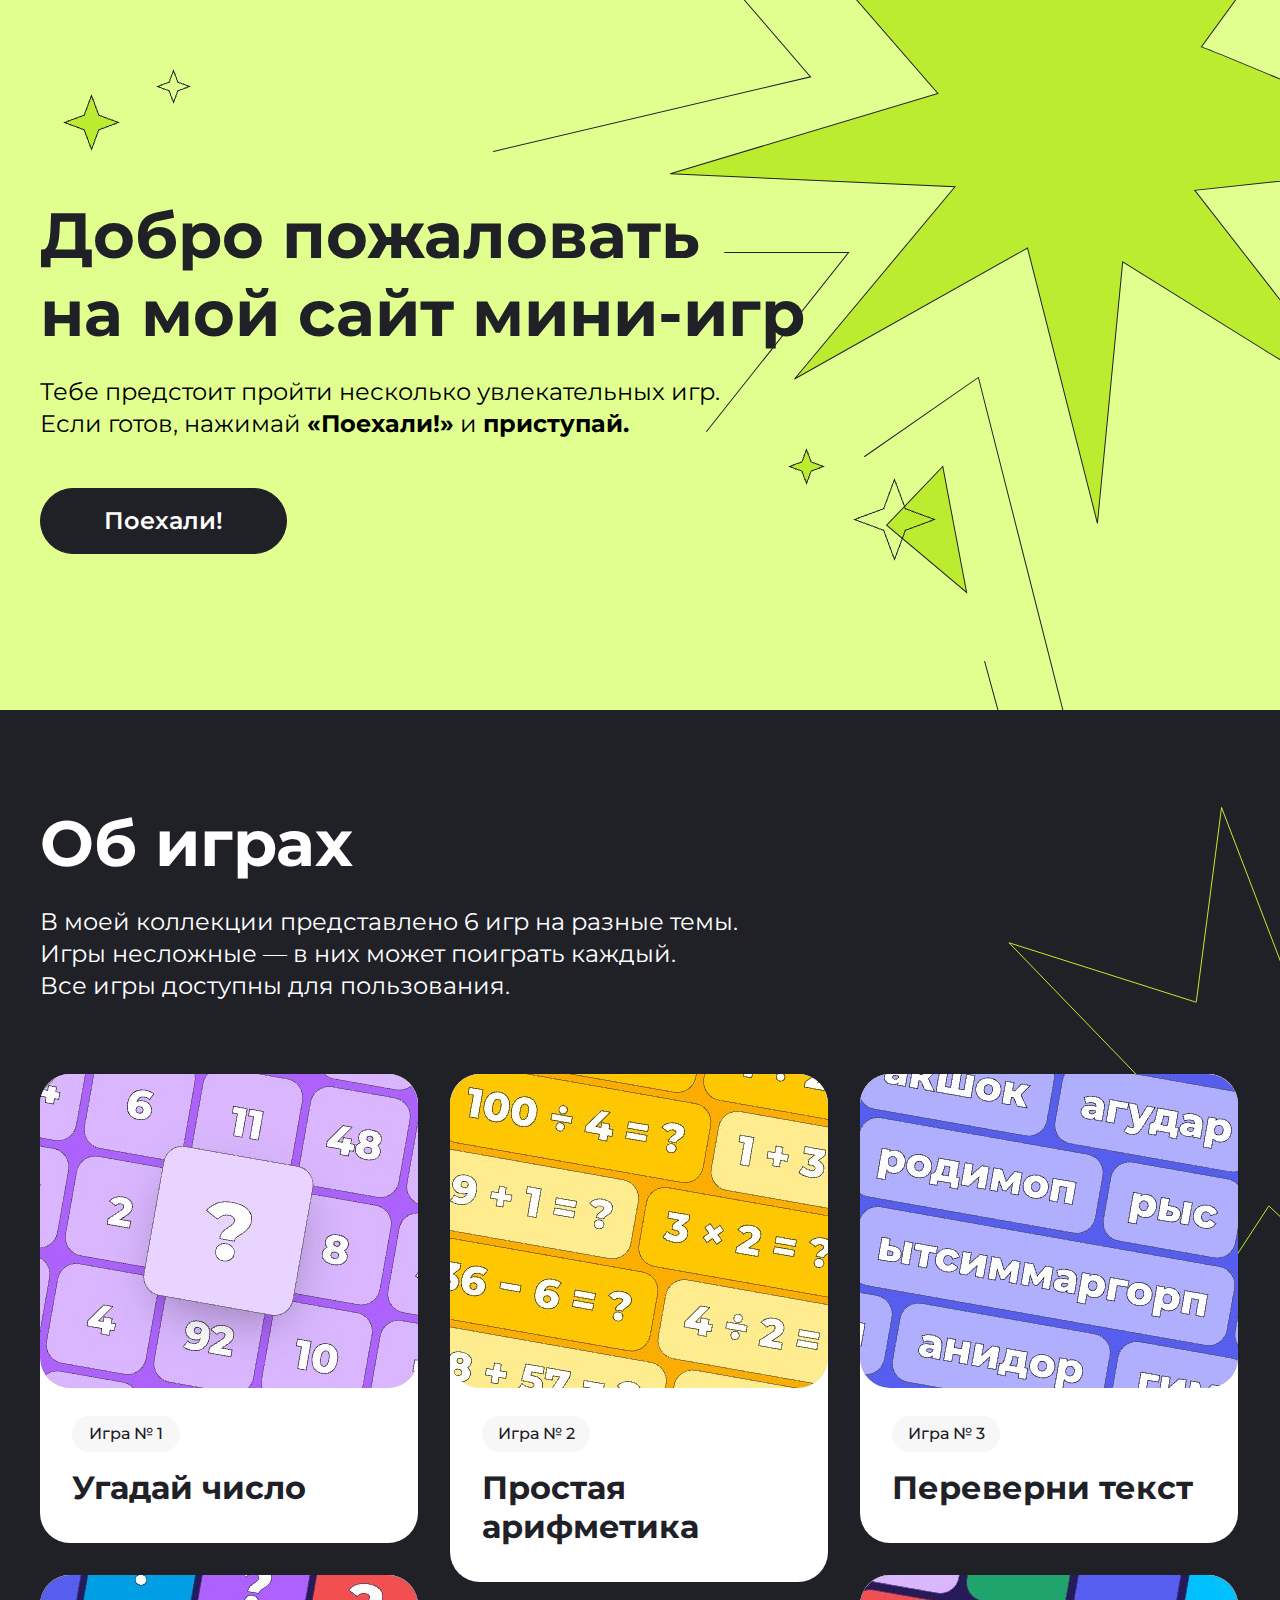
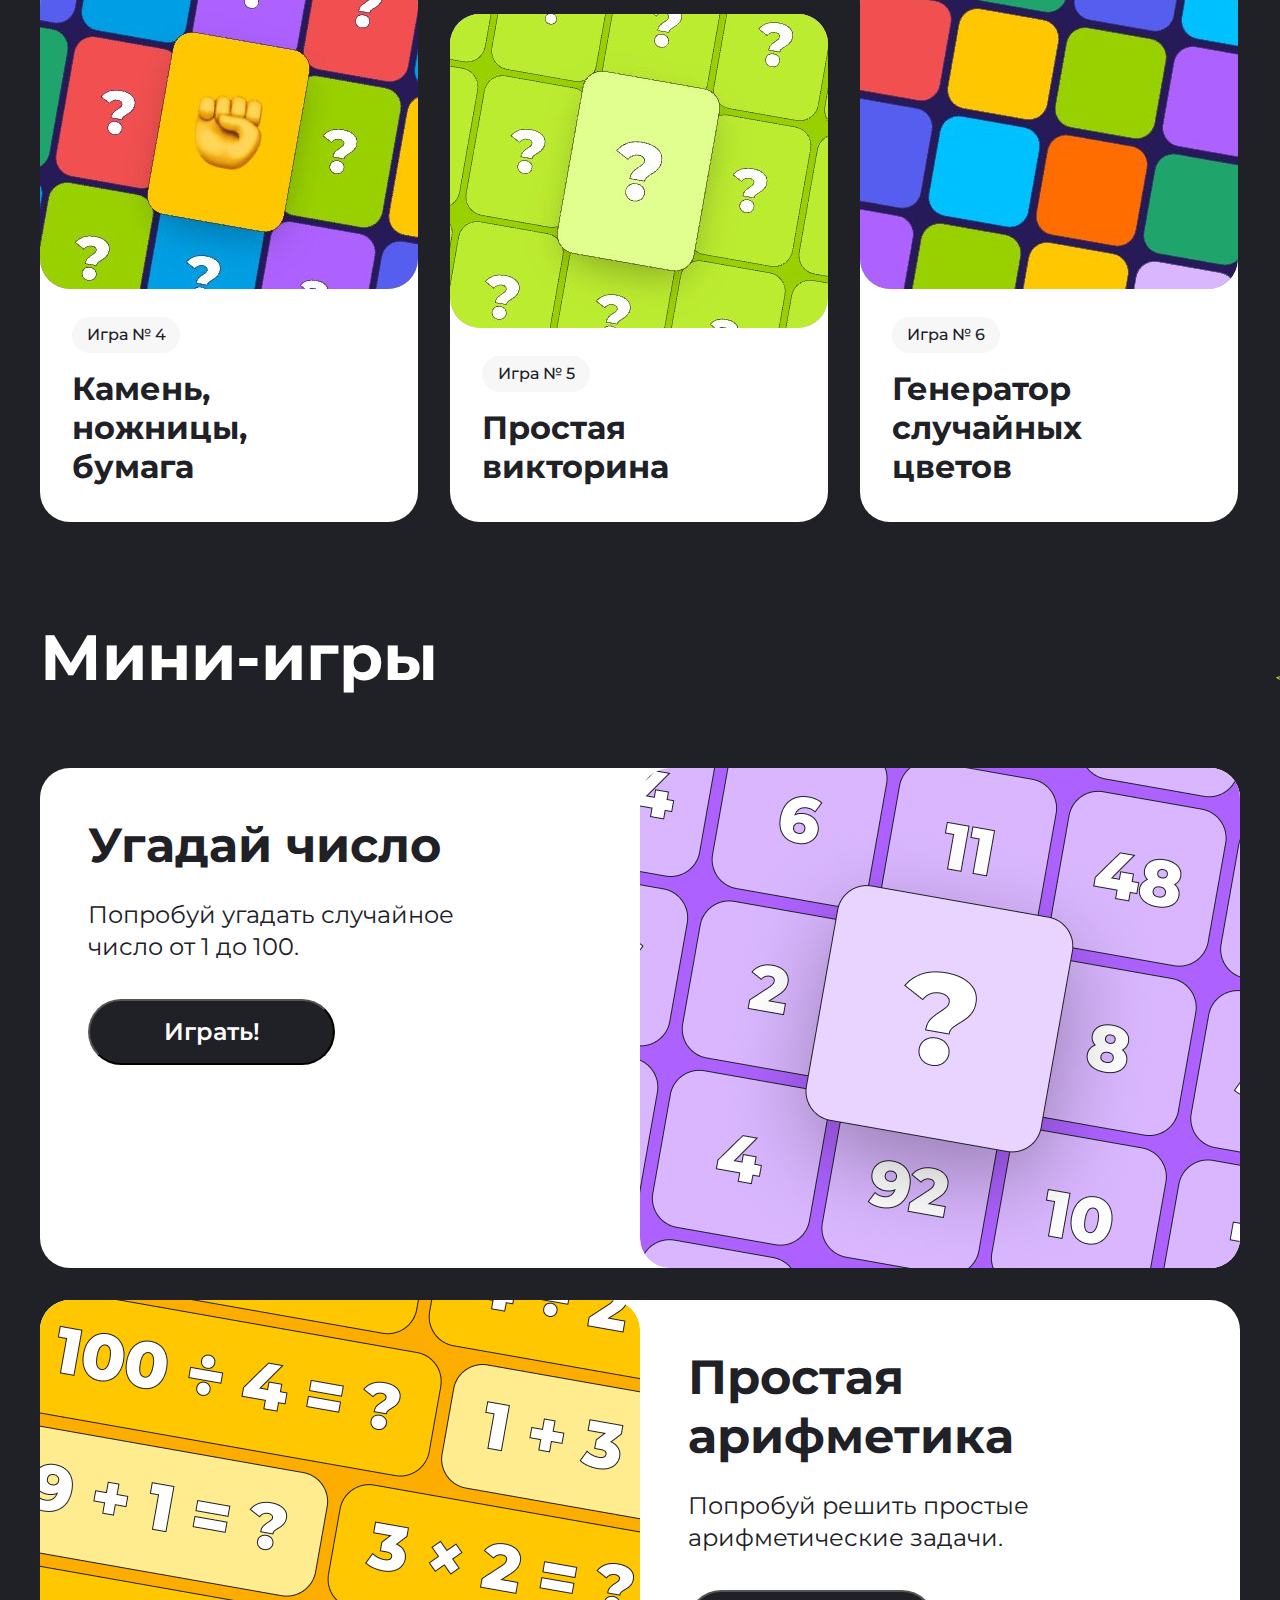
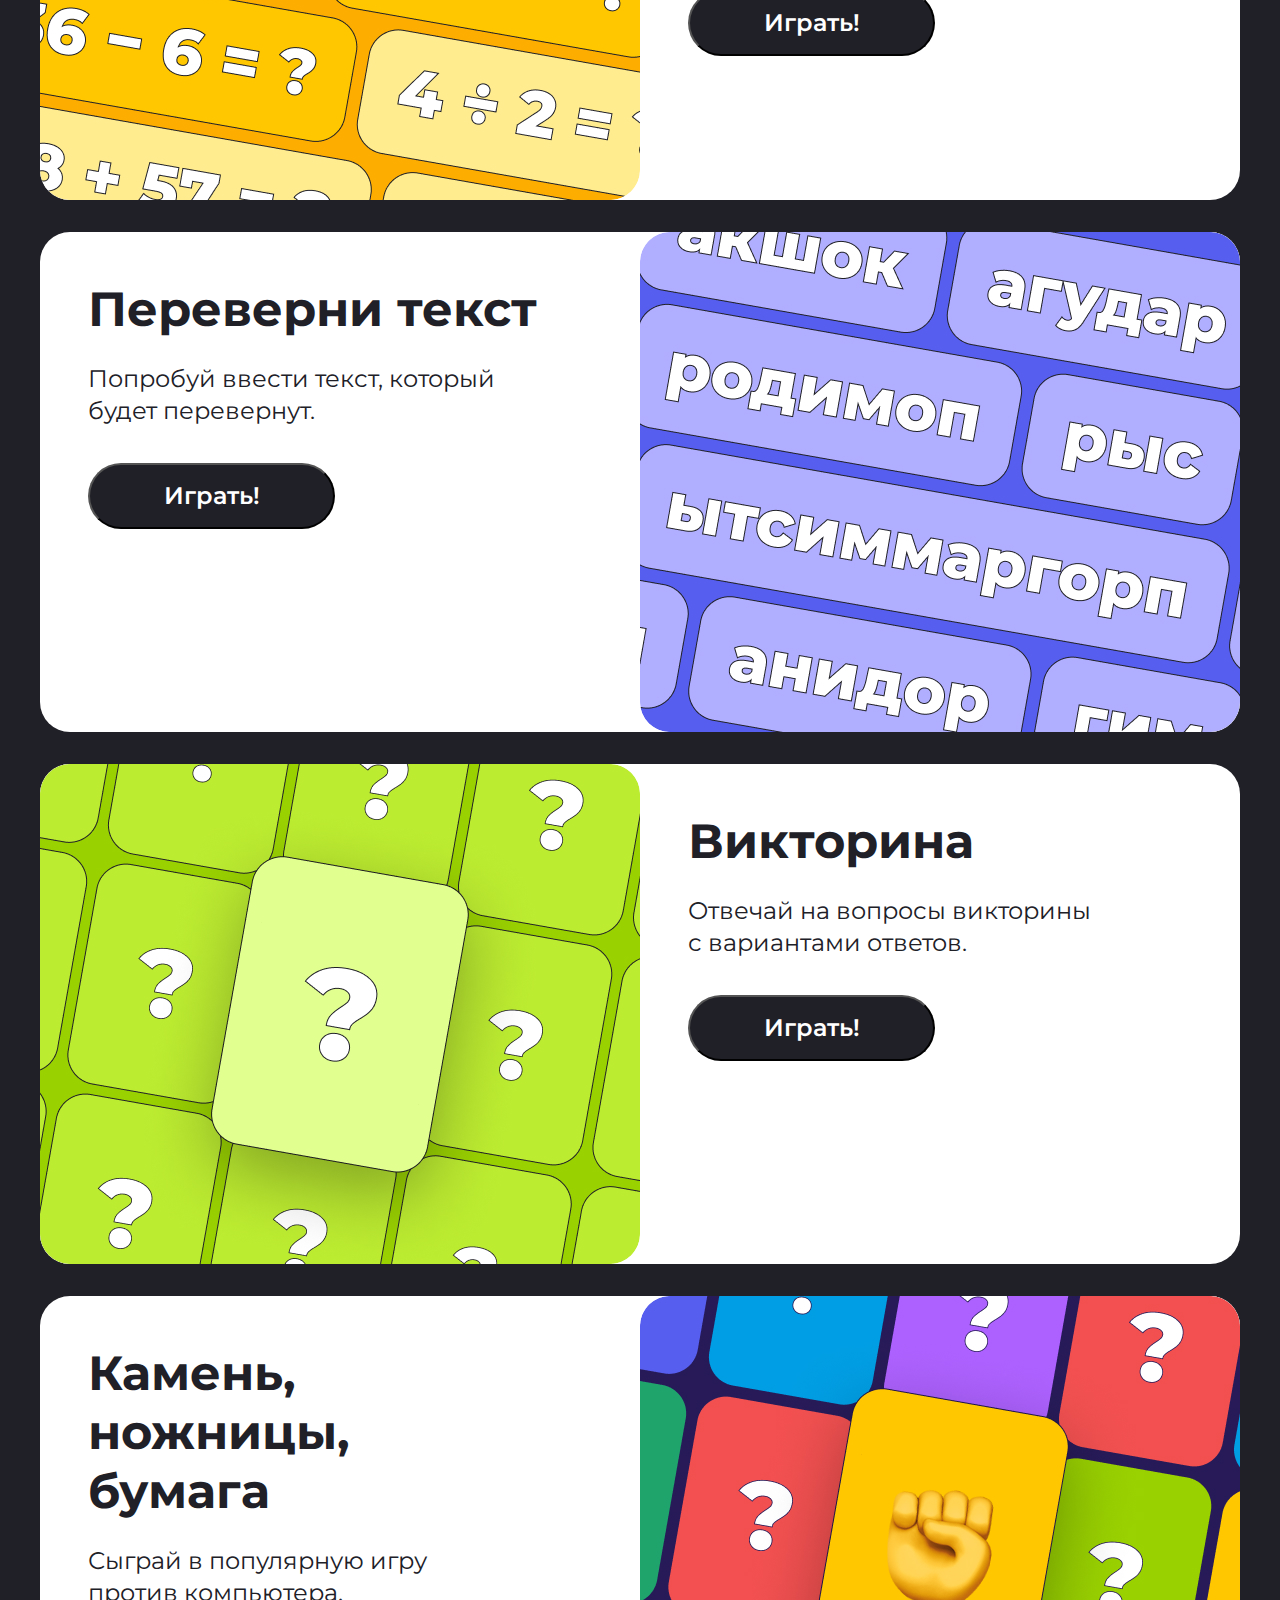
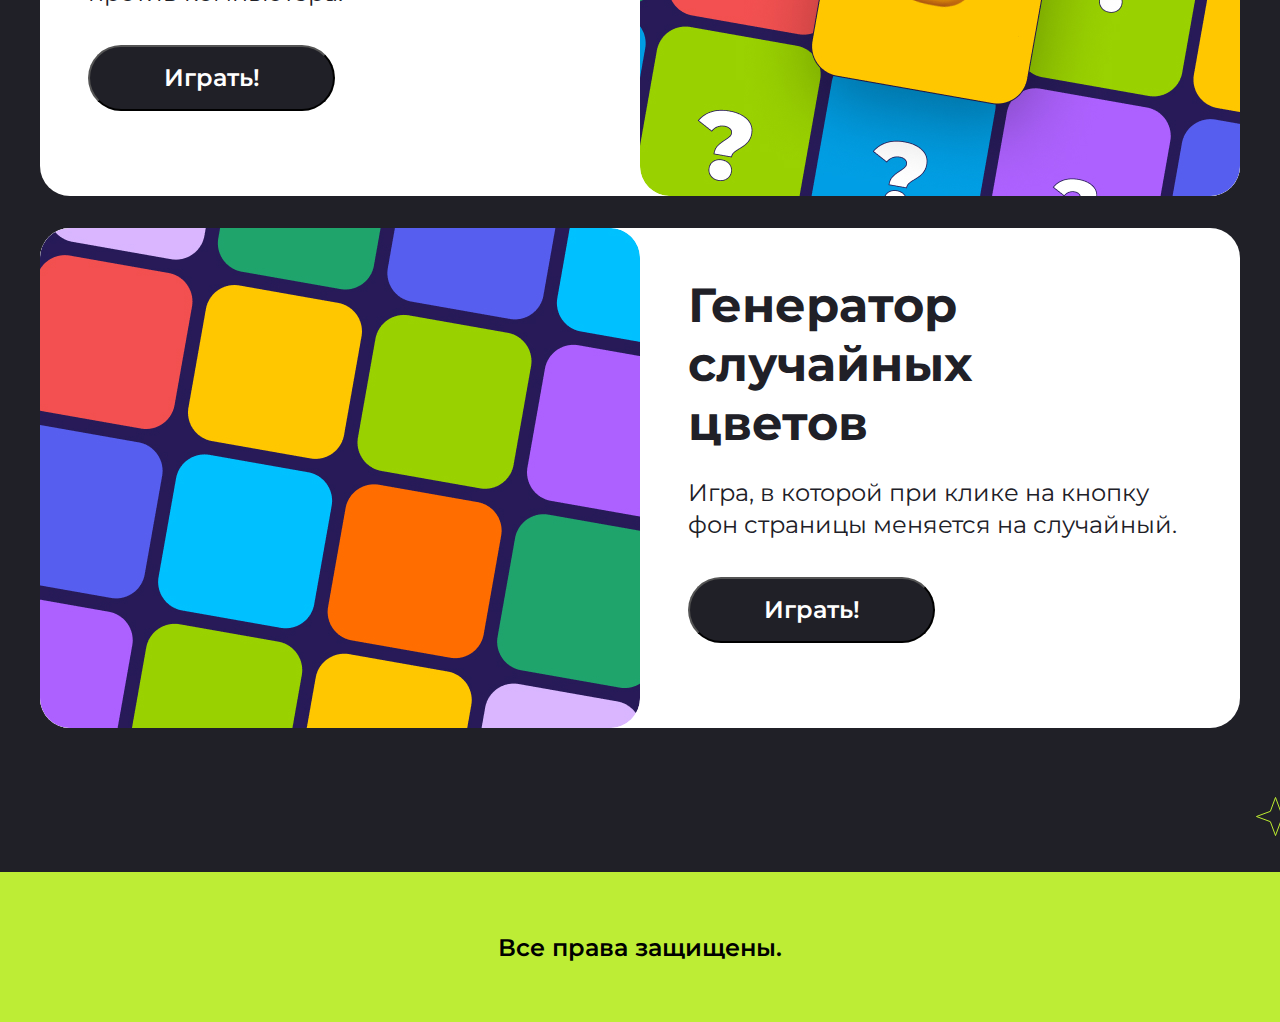
==== index.html @ d8ee2166 "Merge pull request #5 from AnnyKosova/hm5" ====
<!DOCTYPE html>
<html lang="en">

<head>
    <meta charset="UTF-8">
    <meta name="viewport" content="width=device-width, initial-scale=1.0">
    <title>Homework1</title>
    <link rel="preconnect" href="https://fonts.googleapis.com">
    <link rel="preconnect" href="https://fonts.gstatic.com" crossorigin>
    <link href="https://fonts.googleapis.com/css2?family=Montserrat:ital,wght@0,100..900;1,100..900&display=swap"
        rel="stylesheet">
    <link rel="stylesheet" href="style.css">
</head>

<body>
    <section class="header center">
        <h1 class="header__title">Добро пожаловать <br> на мой сайт мини-игр</h1>
        <p class="header__text">Тебе предстоит пройти несколько увлекательных игр. Если готов, нажимай
            <strong>«Поехали!»</strong> и <strong>приступай.</strong>
        </p>
        <form action="#target">
            <button class="header__btn">Поехали!</button>
        </form>
        <form action="#targetMob">
            <button class="header__Mob-btn">Поехали!</button>
        </form>
    </section>
    <!--<section class="strip">
            <p class="strip__text">Викторина</p>
            <img src="img/Starstrip.svg" alt="star-strip">
            <p class="strip__text">угадай число</p>
            <img src="img/Starstrip.svg" alt="star-strip">
            <p class="strip__text">Переверни текст</p>
            <img src="img/Starstrip.svg" alt="star-strip">
            <p class="strip__text">Простая арифметика</p>
            <img src="img/Starstrip.svg" alt="star-strip">
            <p class="strip__text">Камень, ножницы, бумага</p>
            <img src="img/Starstrip.svg" alt="star-strip">
            <p class="strip__text">Генератор случайных цветов</p>
            <img src="img/Starstrip.svg" alt="star-strip">
    </section> -->
    <section id="target" class="games center">
        <h2 class="subject games__title">Об играх</h2>
        <p class="games__desc">В моей коллекции представлено 6 игр на разные темы. <br> Игры несложные — в них может
            поиграть каждый. <br> Все игры доступны для пользования.</p>
        <div class="games-main">
            <div class="games-main__product">
                <a href="#t1" class="games-main__item games-main__item_1">
                    <img class="games-main__img" src="./img/cover_1.jpeg" alt="guess the number">
                    <div class="games-main__itemname">
                        <p class="games-main__itemtext">Игра № 1</p>
                        <h3 class="games-main__itemlabel">Угадай число</h3>
                    </div>
                </a>

                <a href="#t4" class="games-main__item games-main__item_1">
                    <img class="games-main__img" src="./img/cover_4.jpeg" alt="stone scissors paper">
                    <div class="games-main__itemname">
                        <p class="games-main__itemtext">Игра № 4</p>
                        <h3 class="games-main__itemlabel">Камень, ножницы,<br> бумага</h3>
                    </div>
                </a>
            </div>
            <div class="games-main__product">
                <a href="#t2" class="games-main__item games-main__item_1">
                    <img class="games-main__img" src="./img/cover_2.jpeg" alt="simple arithmetic">
                    <div class="games-main__itemname">
                        <p class="games-main__itemtext">Игра № 2</p>
                        <h3 class="games-main__itemlabel">Простая арифметика</h3>
                    </div>
                </a>

                <a href="#t5" class="games-main__item games-main__item_1">
                    <img class="games-main__img" src="./img/cover_5.jpeg" alt="simple quiz">
                    <div class="games-main__itemname">
                        <p class="games-main__itemtext">Игра № 5</p>
                        <h3 class="games-main__itemlabel">Простая викторина</h3>
                    </div>
                </a>
            </div>
            <div class="games-main__product">
                <a href="#t3" class="games-main__item games-main__item_1">
                    <img class="games-main__img" src="./img/cover_3.jpeg" alt="turn the text over">
                    <div class="games-main__itemname">
                        <p class="games-main__itemtext">Игра № 3</p>
                        <h3 class="games-main__itemlabel">Переверни текст</h3>
                    </div>
                </a>

                <a href="#t6" class="games-main__item games-main__item_1">
                    <img class="games-main__img" src="./img/cover_6.jpeg" alt="random color generator">
                    <div class="games-main__itemname">
                        <p class="games-main__itemtext">Игра № 6</p>
                        <h3 class="games-main__itemlabel">Генератор случайных цветов</h3>
                    </div>
                </a>
            </div>



        </div>


    </section>
    <section id="targetMob" class="minigames center">
        <h2 class="subject minigames__title">Мини-игры</h2>
        <div class="minigames-main">
            <div class="minigames-main__product">
                <img class="minigames__img" src="./img/mini_1.jpg" alt="guess the number">
                <div class="minigames__itemname">
                    <h3 id="t1" class="minigames__caption">Угадай число</h3>
                    <p class="minigames__text">Попробуй угадать случайное число от 1 до 100.</p>
                    <button class="minigames__btn" onclick="guessTheNumber();">Играть!</button>
                </div>

            </div>
            <div class="minigames-main__product minigames-main__product_item">
                <img class="minigames__img" src="./img/mini_2.jpg" alt="simple arithmetic">
                <div class="minigames__itemname">
                    <h3 id="t2" class="minigames__caption">Простая арифметика</h3>
                    <p class="minigames__text">Попробуй решить простые арифметические задачи.</p>
                    <button class="minigames__btn">Играть!</button>
                </div>

            </div>
            <div class="minigames-main__product">
                <img class="minigames__img" src="./img/mini-3.jpg" alt="turn the text over">
                <div class="minigames__itemname">
                    <h3 id="t3" class="minigames__caption">Переверни текст</h3>
                    <p class="minigames__text">Попробуй ввести текст, который будет перевернут.</p>
                    <button class="minigames__btn">Играть!</button>
                </div>

            </div>
            <div class="minigames-main__product minigames-main__product_item">
                <img class="minigames__img" src="./img/mini_4.jpg" alt="quiz">
                <div class="minigames__itemname minigames__itemname_quiz">
                    <h3 id="t5" class="minigames__caption">Викторина</h3>
                    <p class="minigames__text">Отвечай на вопросы викторины с вариантами ответов.</p>
                    <button class="minigames__btn">Играть!</button>
                </div>

            </div>
            <div class="minigames-main__product">
                <img class="minigames__img" src="./img/mini_5.jpg" alt="stone scissors paper">
                <div class="minigames__itemname">
                    <h3 id="t4" class="minigames__caption">Камень,<br> ножницы,<br> бумага</h3>
                    <p class="minigames__text">Сыграй в популярную игру против компьютера.</p>
                    <button class="minigames__btn">Играть!</button>
                </div>

            </div>
            <div class="minigames-main__product minigames-main__product_item">
                <img class="minigames__img" src="./img/mini_6.jpg" alt="random color generator">
                <div class="minigames__itemname">
                    <h3 id="t6" class="minigames__caption">Генератор случайных<br> цветов</h3>
                    <p class="minigames__text minigames__text_6">Игра, в которой при клике на кнопку фон страницы меняется на случайный.</p>
                    <button class="minigames__btn">Играть!</button>
                </div>

            </div>
        </div>

    </section>
    <section class="footer center">
        <h4 class="footer__text">Все права защищены.</h4>
        
    </section>


    <script src="hw-5.js"></script>
</body>

</html>
---- style.css ----
* {
  margin: 0;
  padding: 0;
}

html {
  scroll-behavior: smooth;
}

a {
  text-decoration: none;
}

body {
  font-family: "Montserrat", serif;
}

.center {
  padding-left: calc(50% - 600px);
  padding-right: calc(50% - 600px);
}

.header {
  height: 710px;
  background-color: rgb(225, 255, 143);
  background-image: url(img/star1.png), url(img/star2.png), url(img/star3big.svg);
  background-position: 63px 69px, calc(100% - 344px) calc(100% - 149px), 240% -335px;
  background-repeat: no-repeat;
}
.header__title {
  color: rgb(32, 32, 39);
  font-size: 64px;
  font-weight: 700;
  line-height: 78px;
  letter-spacing: 0px;
  text-align: left;
  padding-top: 196px;
  padding-bottom: 24px;
}
.header__text {
  font-size: 24px;
  font-weight: 400;
  line-height: 32px;
  letter-spacing: 0px;
  text-align: left;
  max-width: 719px;
  padding-bottom: 48px;
}
.header__btn {
  box-sizing: border-box;
  border: 1px solid rgb(32, 32, 39);
  border-radius: 60px;
  background: rgb(32, 32, 39);
  color: rgb(255, 255, 255);
  font-size: 24px;
  font-weight: 600;
  line-height: 141.69%;
  letter-spacing: 0%;
  text-align: center;
  width: 247px;
  height: 66px;
  font-family: inherit;
  cursor: pointer;
  margin-bottom: 156px;
}
.header__btn:hover {
  background-color: rgb(255, 255, 255);
  color: rgb(0, 0, 0);
  transition: 0.5s ease;
}
.header__Mob-btn {
  display: none;
}

.strip {
  height: 90px;
  background: rgb(188, 236, 48);
  padding: 27px 49px;
  display: inline-flex;
  flex-direction: row;
  align-items: center;
  gap: 51px;
  overflow: hidden;
}
.strip__text {
  color: rgb(32, 32, 39);
  font-size: 30px;
  font-weight: 700;
  line-height: 110%;
  letter-spacing: 4%;
  text-align: left;
  text-transform: uppercase;
  white-space: nowrap;
}

.games {
  background: rgb(32, 32, 39);
  position: relative;
}

.games {
  background-image: url(img/Stargames.svg);
  background-position: 980px 95px;
  background-repeat: no-repeat;
}

.subject {
  color: rgb(255, 255, 255);
  font-size: 64px;
  font-weight: 700;
  line-height: 78px;
  letter-spacing: 0px;
  text-align: left;
}

.games__title {
  padding-top: 94px;
  padding-bottom: 24px;
}

.games__desc {
  color: rgb(255, 255, 255);
  font-size: 24px;
  font-weight: 400;
  line-height: 32px;
  letter-spacing: 0px;
  text-align: left;
  max-width: 787px;
  padding-bottom: 72px;
}

.games-main {
  display: grid;
  grid-template-columns: repeat(12, 1fr);
  -moz-column-gap: 32px;
  column-gap: 32px;
  row-gap: 32px;
}
.games-main__product {
  display: flex;
  flex-direction: column;
  gap: 32px;
  z-index: 2;
}
.games-main__item {
  width: 378px;
  border-radius: 30px;
  background-color: #ffffff;
  display: grid;
  grid-column: span 4;
  display: flex;
  flex-direction: column;
  align-self: flex-start;
}
.games-main__item:hover {
  transform: scale(1.07);
  transition: 1s;
  cursor: pointer;
}
.games-main__img {
  border-radius: 30px;
}
.games-main__itemname {
  padding-left: 32px;
  padding-right: 32px;
  padding-top: 28px;
  padding-bottom: 36px;
}
.games-main__itemtext {
  color: #202027;
  font-family: Montserrat;
  font-size: 16px;
  font-weight: 500;
  line-height: 110%;
  text-align: center;
  border-radius: 53px;
  background: rgb(247, 247, 247);
  width: 108px;
  min-height: 36px;
  display: flex;
  align-items: center;
  justify-content: center;
}
.games-main__itemlabel {
  padding-top: 16px;
  color: #202027;
  font-family: Montserrat;
  font-size: 32px;
  font-weight: 700;
  line-height: 39px;
  letter-spacing: 0px;
  text-align: left;
}

.minigames {
  background: rgb(32, 32, 39);
  position: relative;
  padding-bottom: 144px;
  background-image: url(img/mini_Star_Up_Big.svg), url(img/Mini_Star_Up.svg), url(img/mini_star_big_down.svg), url(img/mini_star_down.svg);
  background-position: 1320px 160px, 1275px 140px, 1325px 3414px, 1255px 3474px;
  background-repeat: no-repeat;
}
.minigames__title {
  padding-top: 96px;
  padding-bottom: 72px;
}

.minigames-main {
  display: flex;
  flex-direction: column;
  gap: 32px;
}
.minigames-main__product {
  background-color: #ffffff;
  border-radius: 30px;
  max-width: 1200px;
  z-index: 2;
  display: flex;
  flex-direction: row-reverse;
  justify-content: space-between;
}
.minigames-main__product_item {
  background-color: #ffffff;
  border-radius: 30px;
  max-width: 1200px;
  z-index: 2;
  display: flex;
  flex-direction: row;
  justify-content: space-between;
}

.minigames__img {
  border-radius: 30px;
}

.minigames__itemname {
  padding-top: 48px;
  padding-bottom: 48px;
  padding-left: 48px;
  padding-right: 48px;
}

.minigames__itemname_quiz {
  padding-right: 133px;
}

.minigames__caption {
  color: rgb(32, 32, 39);
  font-size: 48px;
  font-weight: 700;
  line-height: 59px;
  letter-spacing: 0px;
  text-align: left;
  padding-bottom: 24px;
}

.minigames__text {
  color: rgb(32, 32, 39);
  font-size: 24px;
  font-weight: 400;
  line-height: 32px;
  letter-spacing: 0px;
  text-align: left;
  padding-bottom: 36px;
  max-width: 420px;
}

.minigames__text_6 {
  max-width: 496px;
}

.minigames__btn {
  border-radius: 60px;
  background: rgb(32, 32, 39);
  width: 247px;
  height: 66px;
  color: rgb(255, 255, 255);
  font-size: 24px;
  font-weight: 600;
  line-height: 141.69%;
  letter-spacing: 0%;
  text-align: center;
  font-family: inherit;
  cursor: pointer;
}

.minigames__btn:hover {
  background-color: rgb(255, 255, 255);
  color: rgb(0, 0, 0);
  transition: 0.5s ease;
}

.footer {
  height: 150px;
  background-color: rgb(189, 237, 53);
}
.footer__text {
  color: rgb(0, 0, 0);
  font-size: 24px;
  font-weight: 600;
  line-height: 29px;
  letter-spacing: 0px;
  text-align: center;
  padding-top: 61px;
}

@media (max-width: 767px) {
  .center {
    padding-left: 16px;
    padding-right: 16px;
  }
  .header {
    background-image: url(img/Vectormob.svg), url(img/Star2mob.png), url(img/Star3mob.svg), url(img/Star4mob.svg), url(img/Star5mob.png);
    background-position: 215px -81px, 45px 113px, 94px 79px, 313px 640px, 282px 615px;
  }
  .header__title {
    font-size: 40px;
    line-height: 49px;
    text-align: center;
    padding-top: 147px;
  }
  .header__text {
    font-size: 16px;
    line-height: 20px;
    text-align: center;
    padding-bottom: 36px;
    margin-left: 23px;
    margin-right: 23px;
  }
  .header__btn {
    display: none;
  }
  .header__Mob-btn {
    box-sizing: border-box;
    border: 1px solid rgb(32, 32, 39);
    border-radius: 60px;
    background: rgb(32, 32, 39);
    color: rgb(255, 255, 255);
    font-size: 16px;
    width: 285px;
    height: 55px;
    margin-left: 29px;
    margin-right: 29px;
    margin-bottom: 131px;
    line-height: 141.69%;
    letter-spacing: 0%;
    text-align: center;
    font-family: inherit;
    cursor: pointer;
  }
  .header__Mob-btn {
    display: inline-block;
  }
  .strip {
    height: 52px;
    padding: 16px 24px;
    gap: 28px;
  }
  .strip__text {
    font-size: 16px;
  }
  .games {
    display: none;
  }
  .minigames {
    padding-bottom: 48px;
  }
  .minigames-main {
    gap: 24px;
  }
  .minigames-main__product {
    max-width: 342px;
    flex-direction: column;
  }
  .minigames__title {
    padding-top: 48px;
    padding-bottom: 48px;
  }
  .minigames__itemname {
    padding-top: 29px;
    padding-left: 29px;
    padding-right: 29px;
    padding-bottom: 32px;
  }
  .minigames__caption {
    font-size: 32px;
    line-height: 39px;
    padding-bottom: 16px;
  }
  .minigames__text {
    font-size: 16px;
    line-height: 20px;
    padding-bottom: 32px;
    max-width: 282px;
  }
  .minigames__text_6 {
    max-width: 244px;
  }
  .minigames__btn {
    width: 285px;
    height: 55px;
    font-size: 16px;
  }
  .subject {
    font-size: 40px;
    line-height: 49px;
  }
  .minigames__itemname_quiz {
    padding-right: 23px;
  }
  .footer {
    height: 100px;
  }
  .footer__text {
    font-size: 16px;
    line-height: 20px;
    padding-top: 40px;
  }
}/*# sourceMappingURL=style.css.map */
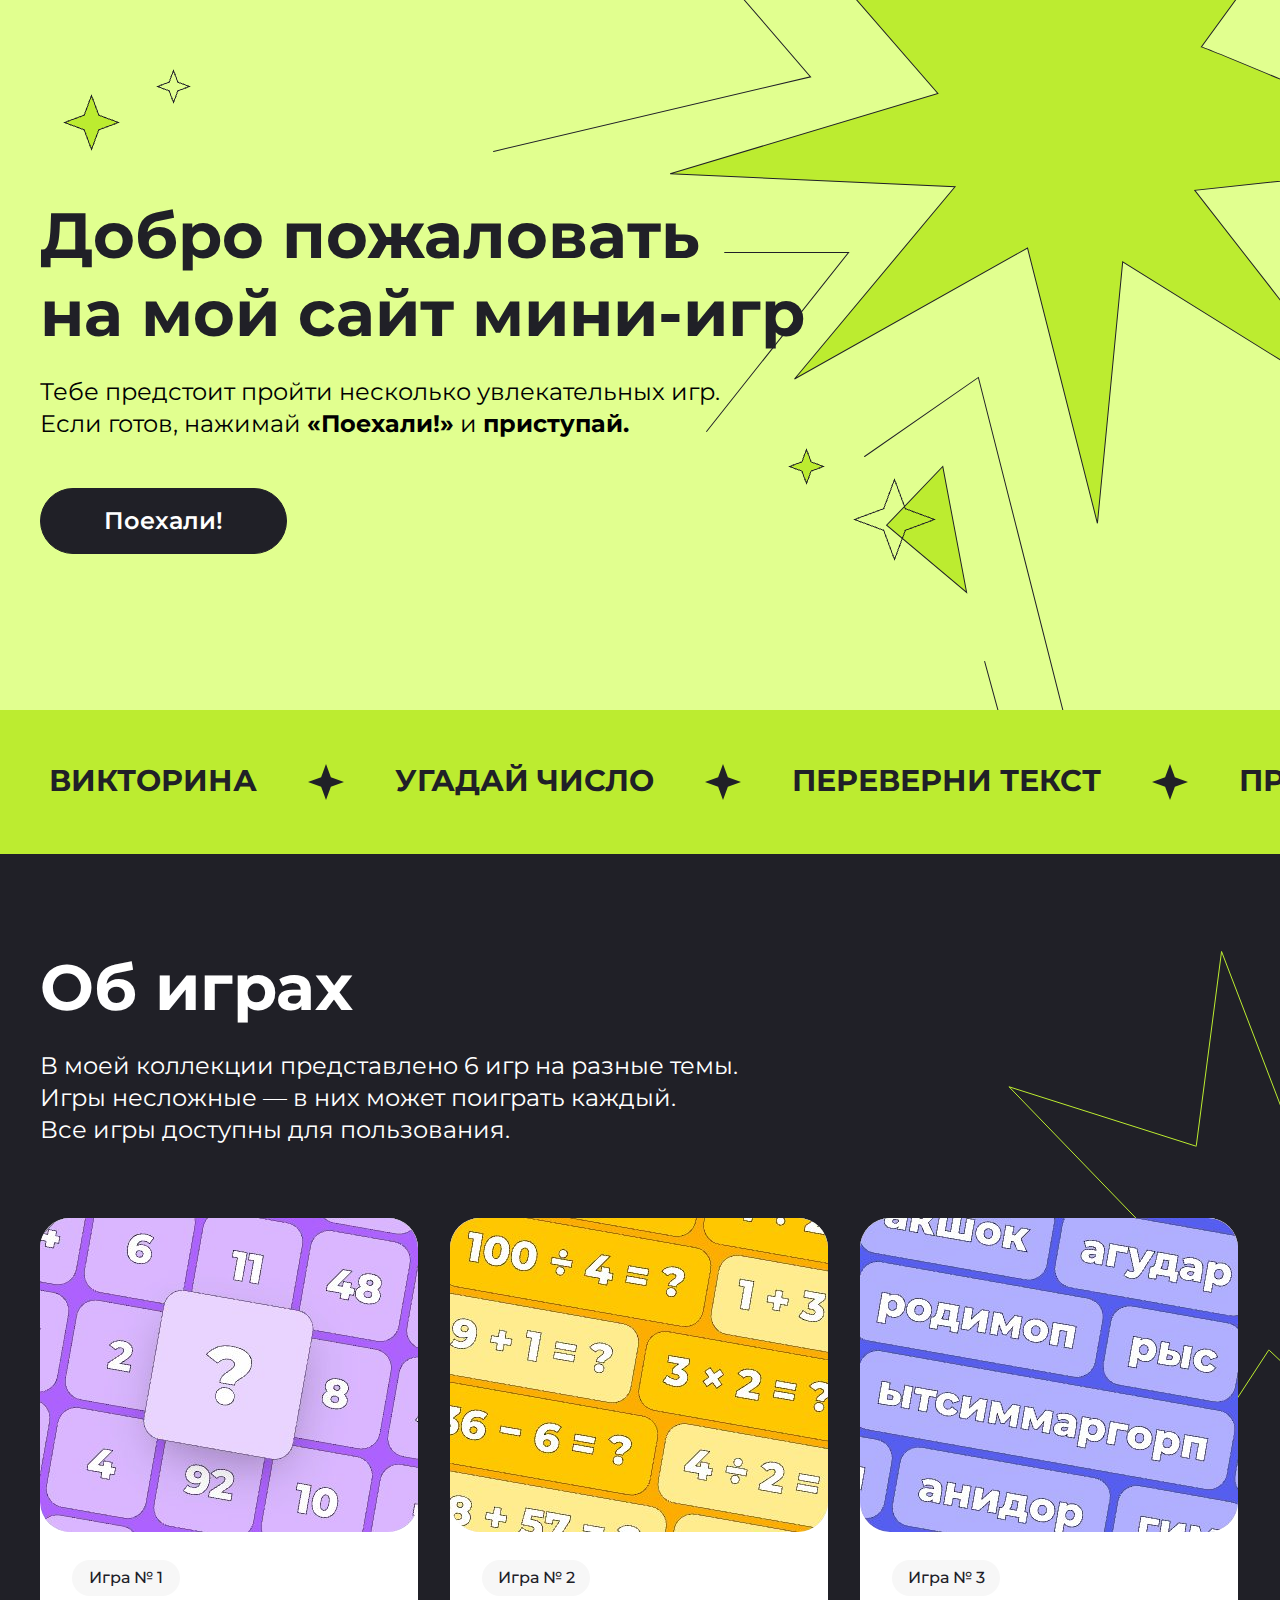
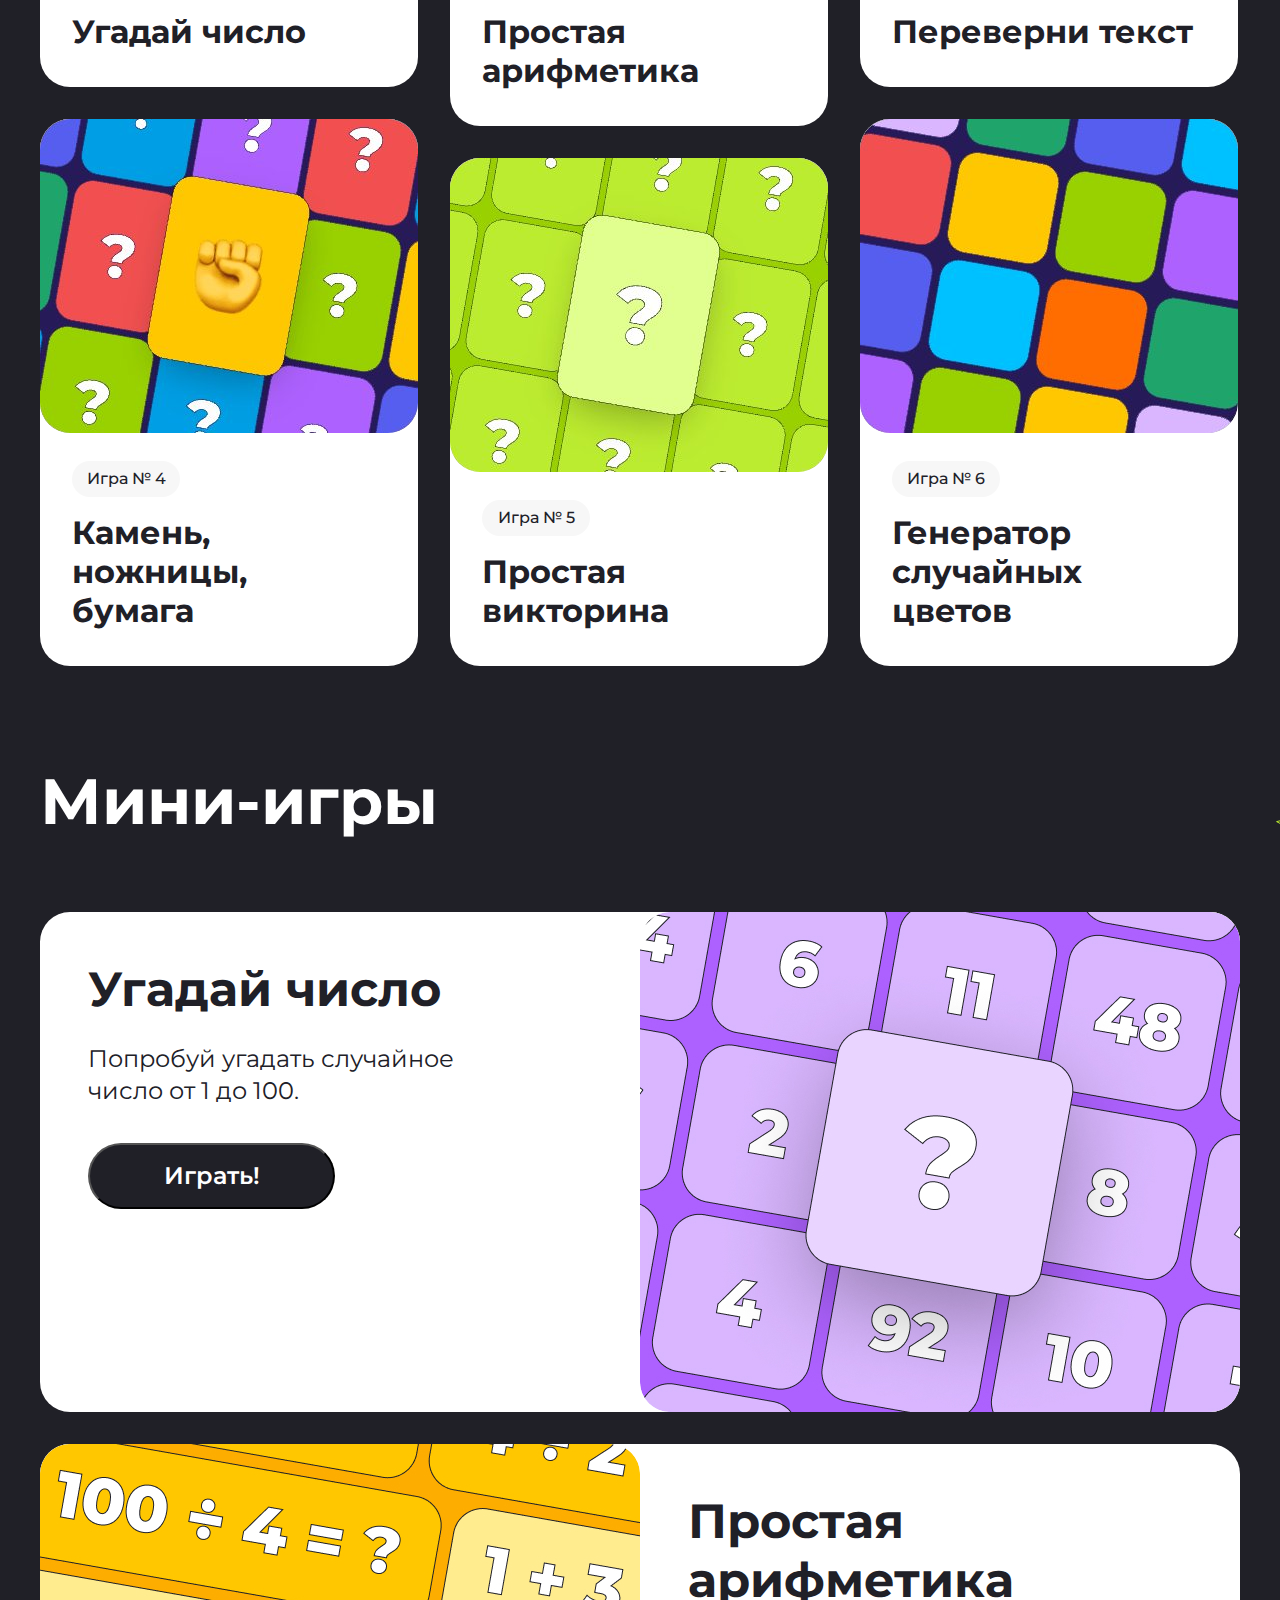
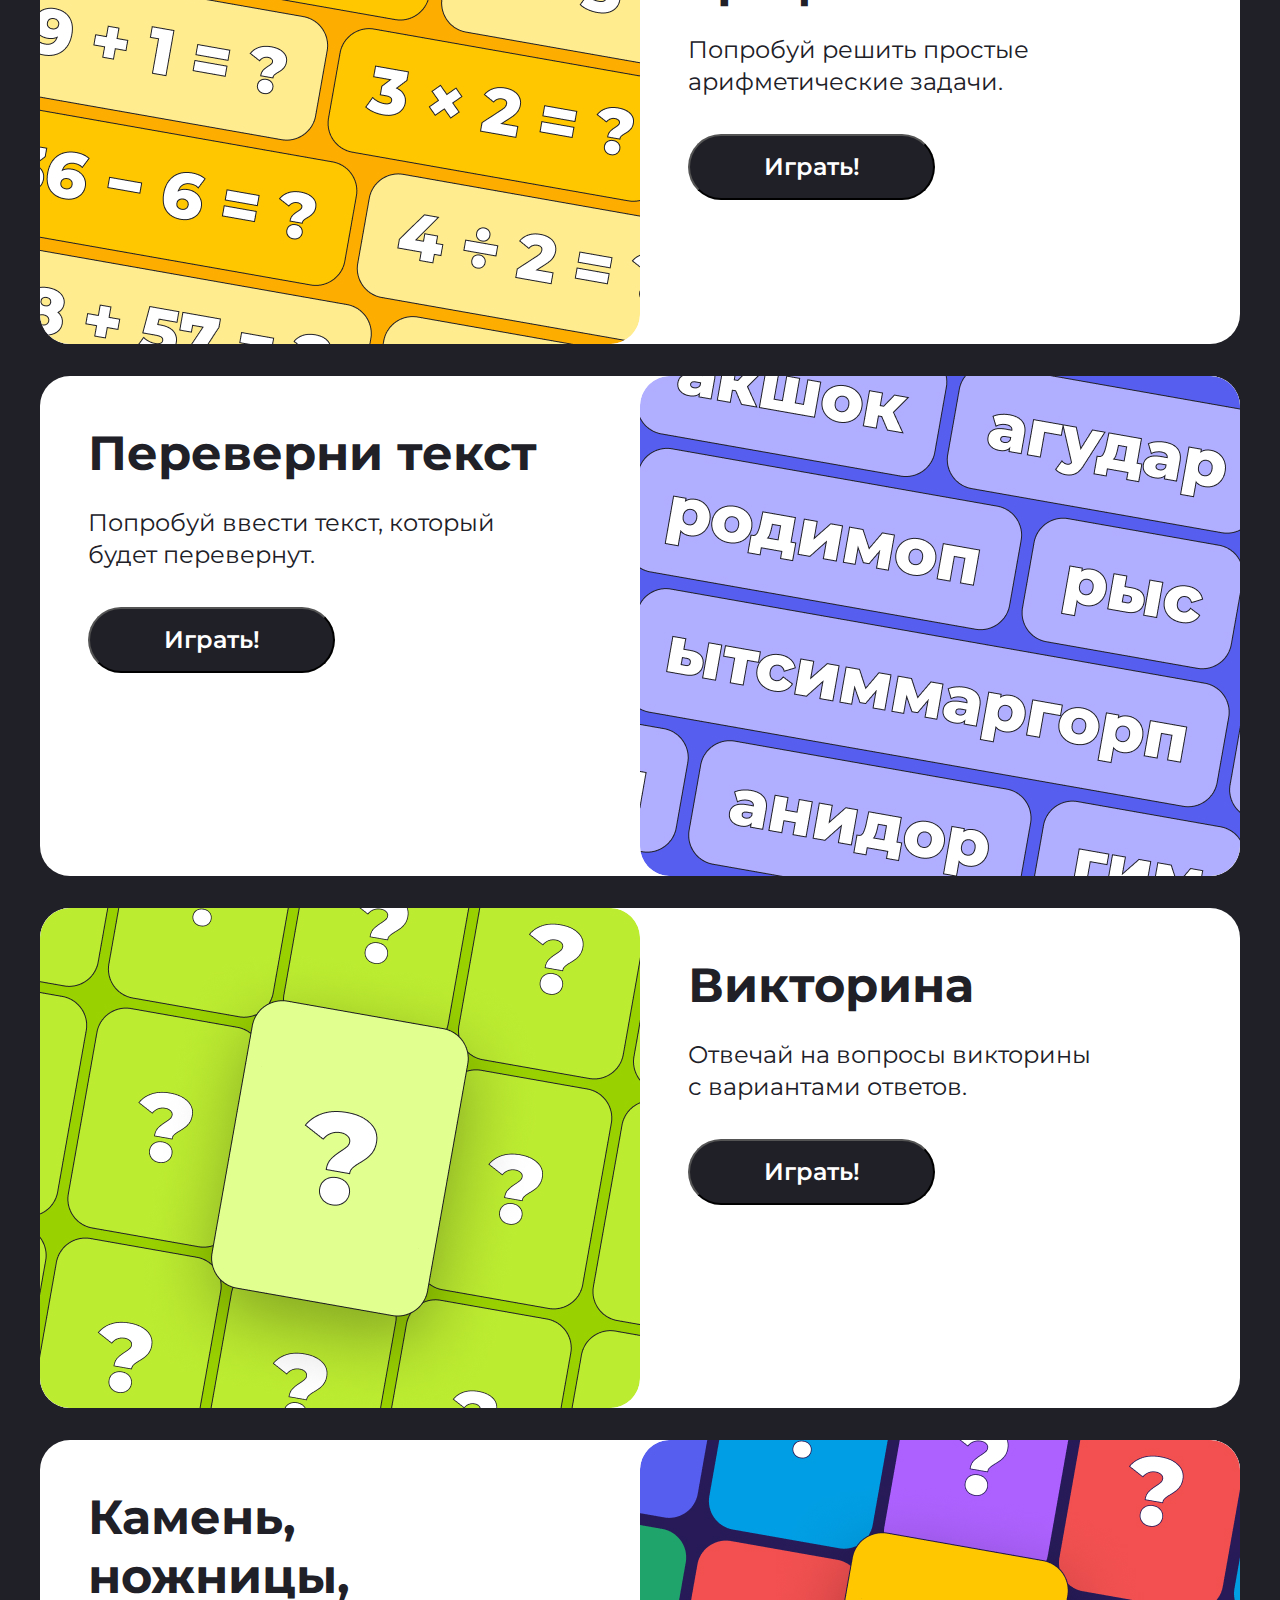
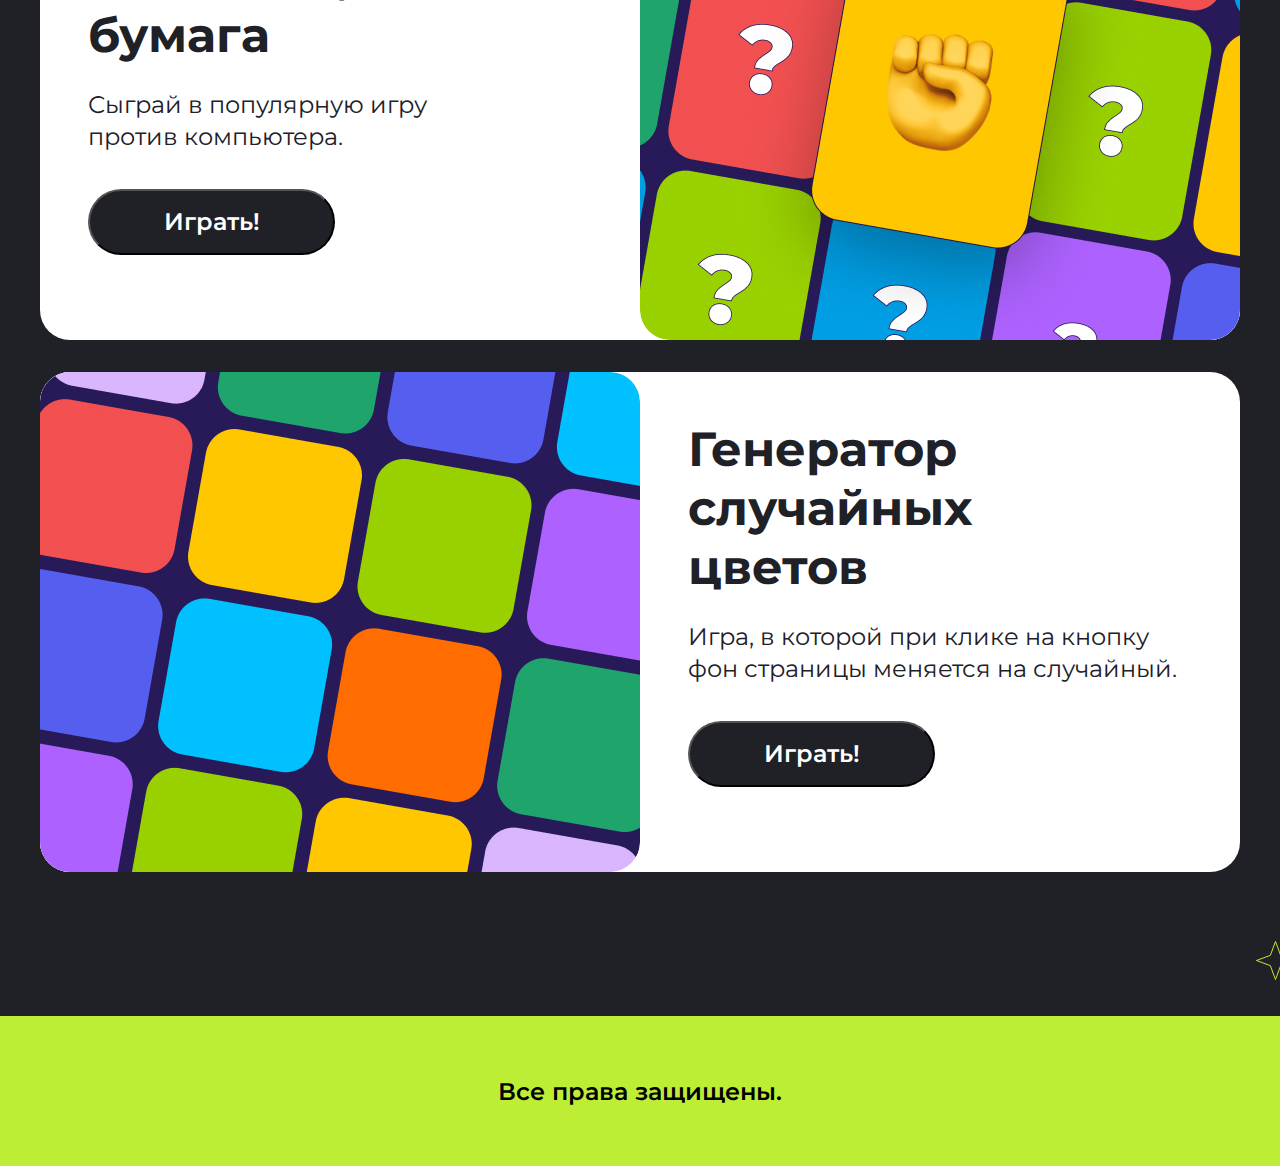
==== commit aa1964eb: "Внесна изменения в файл test.html (ДЗ9)" ====
--- a/index.html
+++ b/index.html
@@ -25,7 +25,8 @@
             <button class="header__Mob-btn">Поехали!</button>
         </form>
     </section>
-    <!--<section class="strip">
+    <section class="strip">
+        <div class="strip__container">
             <p class="strip__text">Викторина</p>
             <img src="img/Starstrip.svg" alt="star-strip">
             <p class="strip__text">угадай число</p>
@@ -38,7 +39,20 @@
             <img src="img/Starstrip.svg" alt="star-strip">
             <p class="strip__text">Генератор случайных цветов</p>
             <img src="img/Starstrip.svg" alt="star-strip">
-    </section> -->
+            <p class="strip__text">Викторина</p>
+            <img src="img/Starstrip.svg" alt="star-strip">
+            <p class="strip__text">угадай число</p>
+            <img src="img/Starstrip.svg" alt="star-strip">
+            <p class="strip__text">Переверни текст</p>
+            <img src="img/Starstrip.svg" alt="star-strip">
+            <p class="strip__text">Простая арифметика</p>
+            <img src="img/Starstrip.svg" alt="star-strip">
+            <p class="strip__text">Камень, ножницы, бумага</p>
+            <img src="img/Starstrip.svg" alt="star-strip">
+            <p class="strip__text">Генератор случайных цветов</p>
+            <img src="img/Starstrip.svg" alt="star-strip">
+        </div>
+    </section> 
     <section id="target" class="games center">
         <h2 class="subject games__title">Об играх</h2>
         <p class="games__desc">В моей коллекции представлено 6 игр на разные темы. <br> Игры несложные — в них может
@@ -119,7 +133,7 @@
                 <div class="minigames__itemname">
                     <h3 id="t2" class="minigames__caption">Простая арифметика</h3>
                     <p class="minigames__text">Попробуй решить простые арифметические задачи.</p>
-                    <button class="minigames__btn">Играть!</button>
+                    <button class="minigames__btn" onclick="simpleArithmetic();">Играть!</button>
                 </div>
 
             </div>
@@ -128,7 +142,7 @@
                 <div class="minigames__itemname">
                     <h3 id="t3" class="minigames__caption">Переверни текст</h3>
                     <p class="minigames__text">Попробуй ввести текст, который будет перевернут.</p>
-                    <button class="minigames__btn">Играть!</button>
+                    <button class="minigames__btn" onclick="turnTheTextOver();">Играть!</button>
                 </div>
 
             </div>
@@ -137,7 +151,7 @@
                 <div class="minigames__itemname minigames__itemname_quiz">
                     <h3 id="t5" class="minigames__caption">Викторина</h3>
                     <p class="minigames__text">Отвечай на вопросы викторины с вариантами ответов.</p>
-                    <button class="minigames__btn">Играть!</button>
+                    <button class="minigames__btn" onclick="startQuiz();">Играть!</button>
                 </div>
 
             </div>
@@ -146,7 +160,7 @@
                 <div class="minigames__itemname">
                     <h3 id="t4" class="minigames__caption">Камень,<br> ножницы,<br> бумага</h3>
                     <p class="minigames__text">Сыграй в популярную игру против компьютера.</p>
-                    <button class="minigames__btn">Играть!</button>
+                    <button class="minigames__btn" onclick="stoneScissorsPaper();">Играть!</button>
                 </div>
 
             </div>
@@ -155,7 +169,7 @@
                 <div class="minigames__itemname">
                     <h3 id="t6" class="minigames__caption">Генератор случайных<br> цветов</h3>
                     <p class="minigames__text minigames__text_6">Игра, в которой при клике на кнопку фон страницы меняется на случайный.</p>
-                    <button class="minigames__btn">Играть!</button>
+                    <button class="minigames__btn" onclick="randomColorGenerator();">Играть!</button>
                 </div>
 
             </div>
@@ -168,7 +182,7 @@
     </section>
 
 
-    <script src="hw-5.js"></script>
+    <script src="games.js"></script>
 </body>
 
 </html>--- a/style.css
+++ b/style.css
@@ -26,6 +26,7 @@
   background-image: url(img/star1.png), url(img/star2.png), url(img/star3big.svg);
   background-position: 63px 69px, calc(100% - 344px) calc(100% - 149px), 240% -335px;
   background-repeat: no-repeat;
+  transition: 0.5s ease;
 }
 .header__title {
   color: rgb(32, 32, 39);
@@ -49,9 +50,9 @@
 .header__btn {
   box-sizing: border-box;
   border: 1px solid rgb(32, 32, 39);
-  border-radius: 60px;
   background: rgb(32, 32, 39);
   color: rgb(255, 255, 255);
+  border-radius: 60px;
   font-size: 24px;
   font-weight: 600;
   line-height: 141.69%;
@@ -76,11 +77,13 @@
   height: 90px;
   background: rgb(188, 236, 48);
   padding: 27px 49px;
-  display: inline-flex;
+  display: flex;
   flex-direction: row;
   align-items: center;
   gap: 51px;
   overflow: hidden;
+  position: relative;
+  max-width: 100%;
 }
 .strip__text {
   color: rgb(32, 32, 39);
@@ -91,8 +94,32 @@
   text-align: left;
   text-transform: uppercase;
   white-space: nowrap;
-}
-
+  position: relative;
+  z-index: 1;
+}
+.strip::after {
+  content: "";
+  position: absolute;
+  top: 0;
+  bottom: 0;
+  width: 100%;
+  pointer-events: none;
+  z-index: 0;
+}
+.strip__container {
+  display: flex;
+  gap: 51px;
+  animation: scroll 90s linear infinite;
+}
+
+@keyframes scroll {
+  0% {
+    transform: translateX(0);
+  }
+  100% {
+    transform: translateX(-100%);
+  }
+}
 .games {
   background: rgb(32, 32, 39);
   position: relative;
@@ -312,6 +339,7 @@
   .header {
     background-image: url(img/Vectormob.svg), url(img/Star2mob.png), url(img/Star3mob.svg), url(img/Star4mob.svg), url(img/Star5mob.png);
     background-position: 215px -81px, 45px 113px, 94px 79px, 313px 640px, 282px 615px;
+    height: 648px;
   }
   .header__title {
     font-size: 40px;
@@ -358,6 +386,7 @@
   }
   .strip__text {
     font-size: 16px;
+    line-height: 52px;
   }
   .games {
     display: none;
@@ -416,4 +445,90 @@
     line-height: 20px;
     padding-top: 40px;
   }
+}
+@media (min-width: 768px) and (max-width: 833px) {
+  .center {
+    padding-left: 24px;
+    padding-right: 24px;
+  }
+  .header {
+    background-image: url(img/Vectormob.svg), url(img/Star2mob.png), url(img/Star3mob.svg), url(img/Star4mob.svg), url(img/Star5mob.png);
+    background-position: 604px -84px, 45px 97px, 94px 79px, 675px 569px, 649px 533px;
+  }
+  .header__title {
+    font-size: 52px;
+    line-height: 49px;
+    padding-top: 172px;
+    text-align: center;
+    padding-bottom: 48px;
+  }
+  .header__text {
+    font-size: 26px;
+    padding-bottom: 60px;
+    text-align: center;
+  }
+  .header__btn {
+    display: none;
+  }
+  .header__Mob-btn {
+    box-sizing: border-box;
+    border: 1px solid rgb(32, 32, 39);
+    border-radius: 60px;
+    background: rgb(32, 32, 39);
+    color: rgb(255, 255, 255);
+    font-size: 20px;
+    font-weight: 600;
+    width: 285px;
+    height: 55px;
+    margin-left: 216px;
+    margin-right: 29px;
+    margin-bottom: 131px;
+    line-height: 141.69%;
+    letter-spacing: 0%;
+    text-align: center;
+    font-family: inherit;
+    cursor: pointer;
+  }
+  .header__Mob-btn {
+    display: inline-block;
+  }
+  .games {
+    display: none;
+  }
+  .minigames {
+    padding-bottom: 112px;
+  }
+  .minigames-main__product {
+    max-width: 735px;
+    flex-direction: column;
+  }
+  .minigames-main__product_item {
+    max-width: 735px;
+    flex-direction: column;
+  }
+  .minigames__title {
+    padding-top: 64px;
+    padding-bottom: 64px;
+  }
+  .minigames__btn {
+    width: 285px;
+    margin-left: 172px;
+  }
+}
+@media (min-width: 834px) and (max-width: 1024px) {
+  .center {
+    padding-left: calc(50% - 393px);
+    padding-right: calc(50% - 393px);
+  }
+  .header {
+    background-image: url(img/star1.png), url(img/star2.png), url(img/star3big.svg);
+    background-position: 58px 70px, calc(101% - 344px) calc(101% - 149px), -778% -395px;
+  }
+  .games {
+    display: none;
+  }
+  .minigames-main__product {
+    max-width: 960px;
+    flex-direction: column;
+  }
 }/*# sourceMappingURL=style.css.map */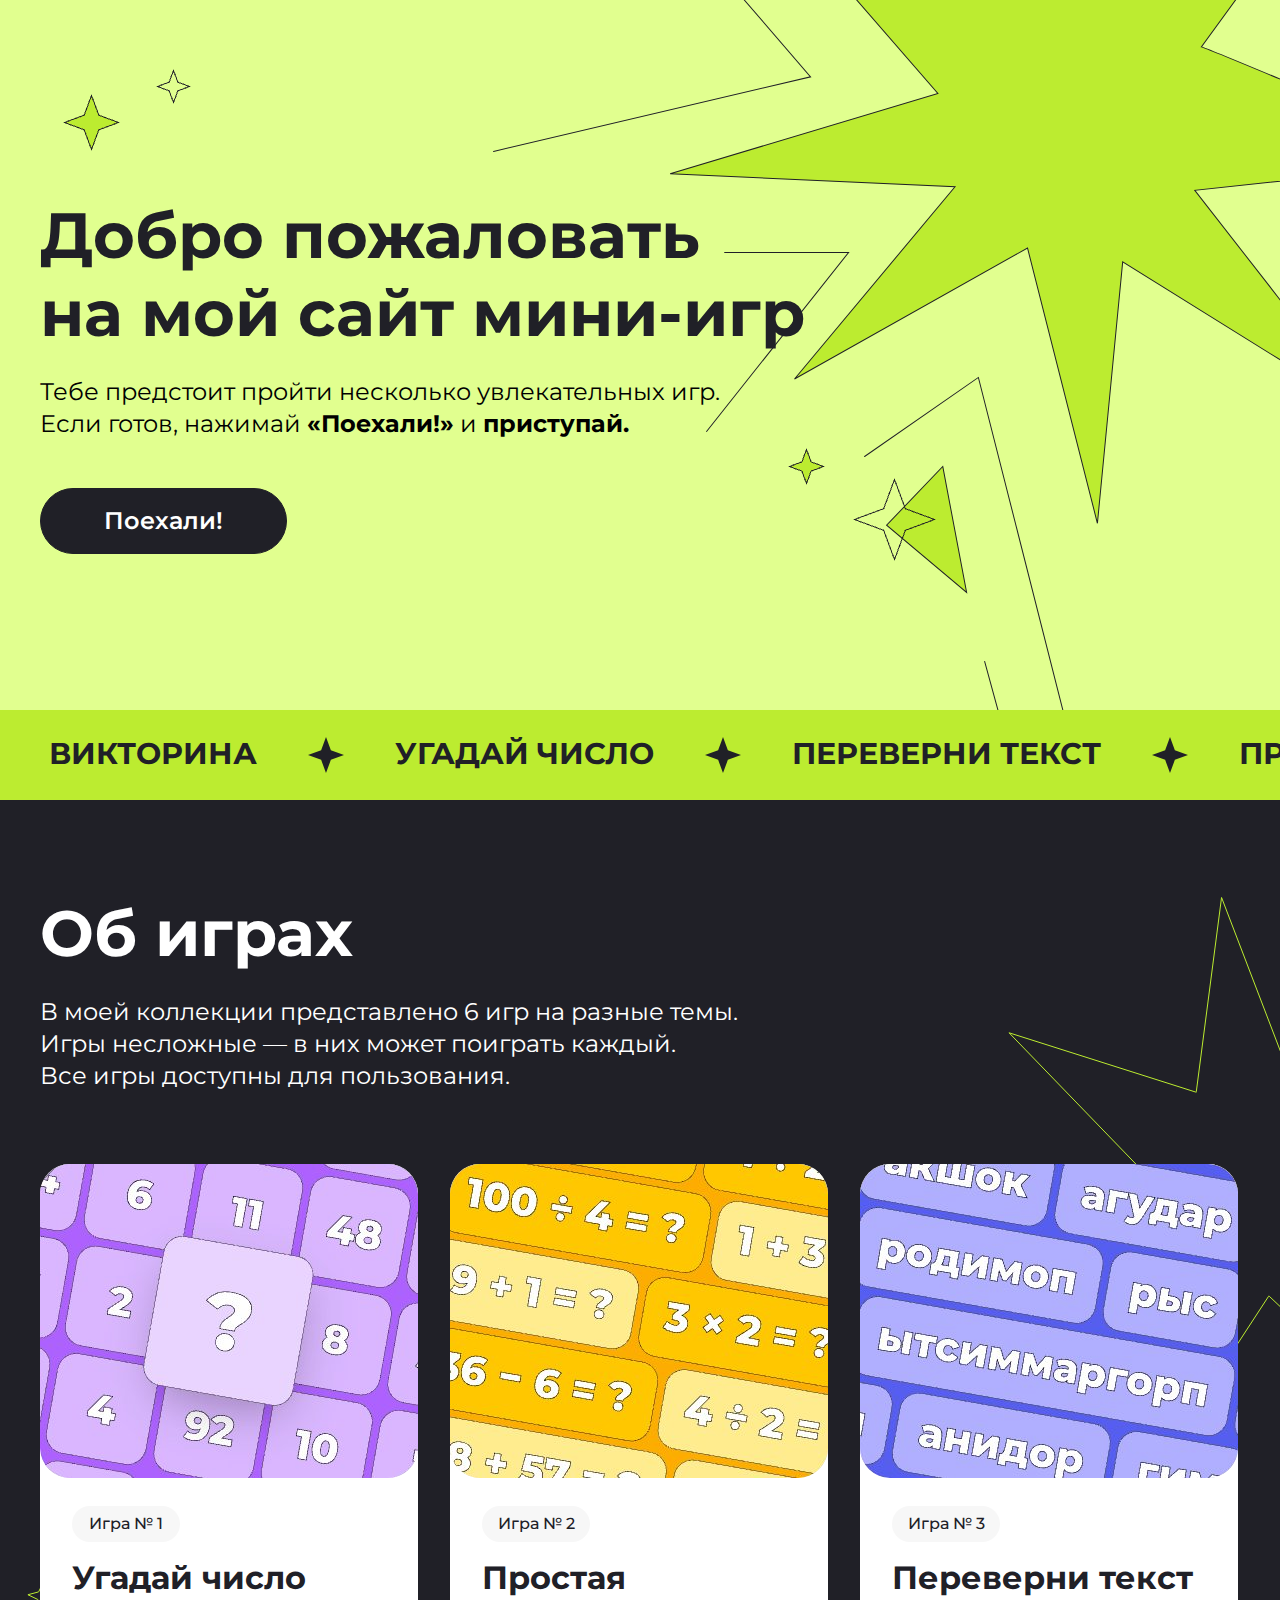
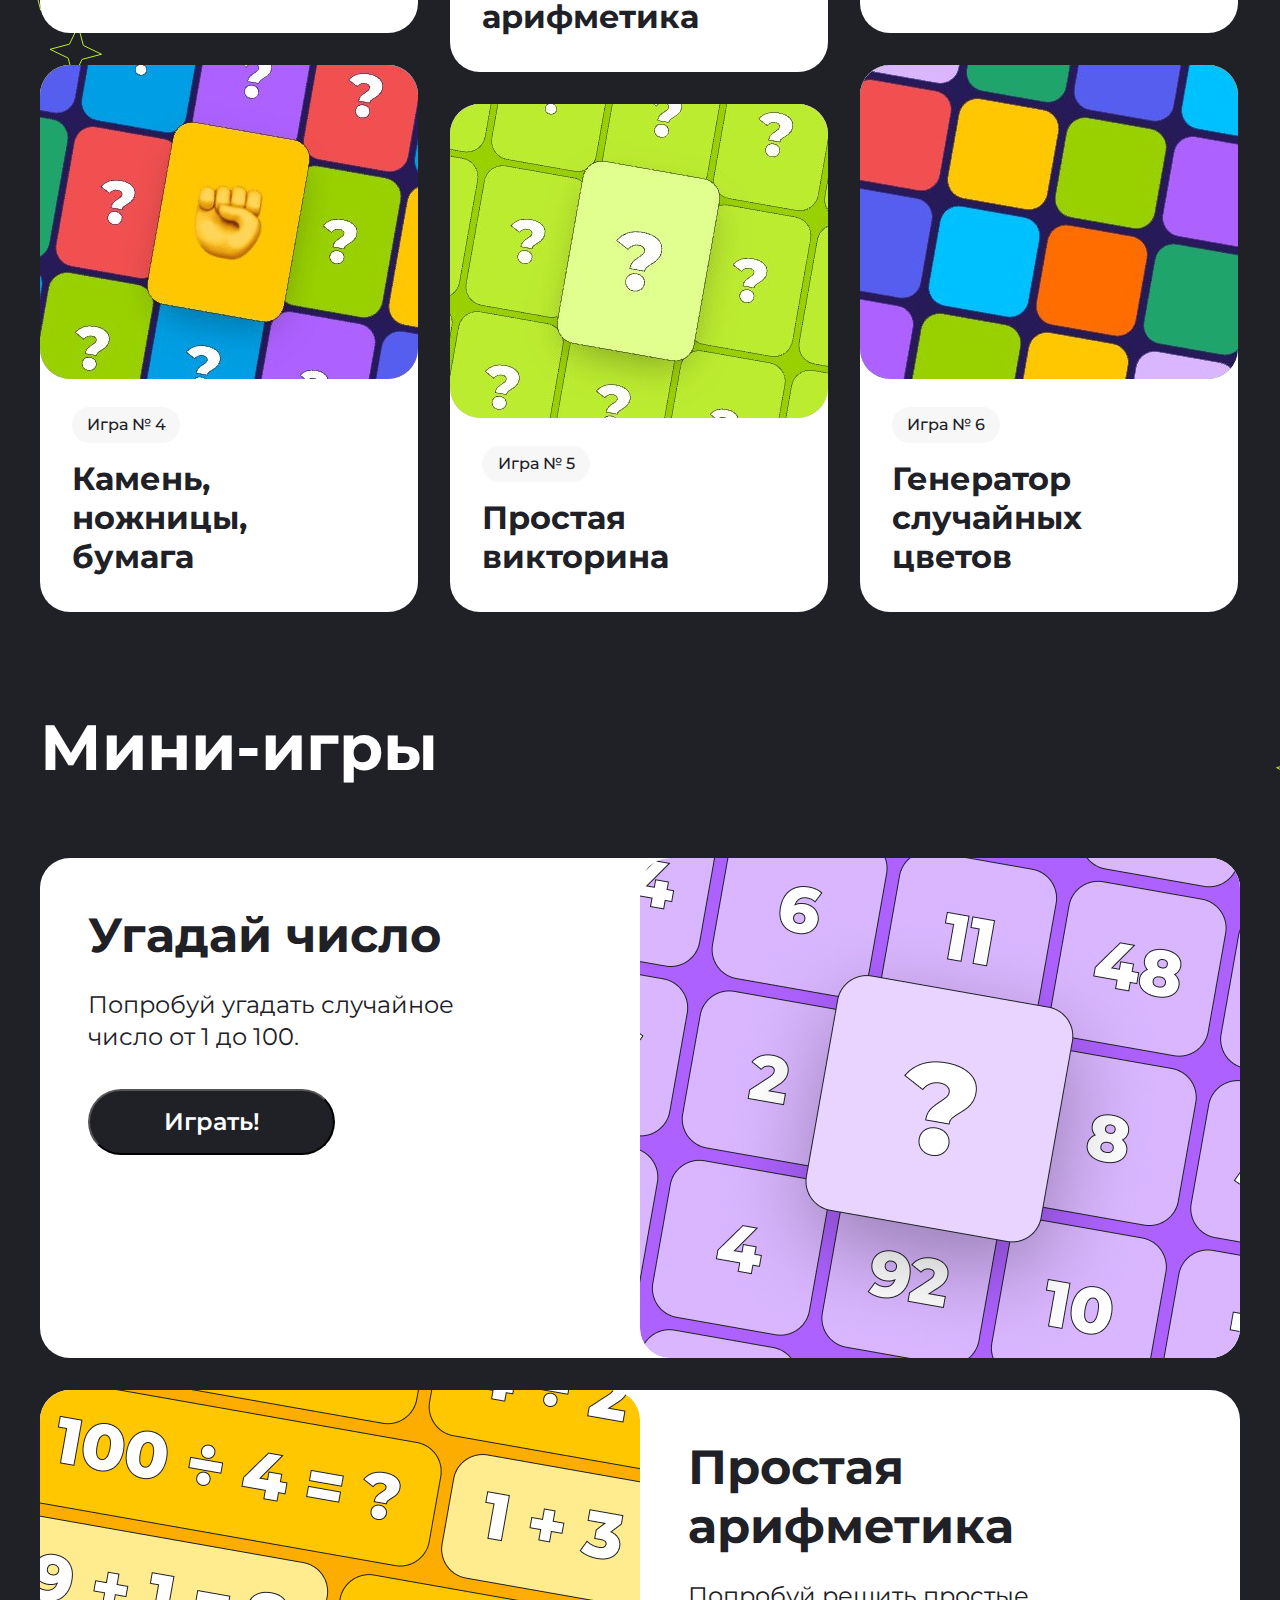
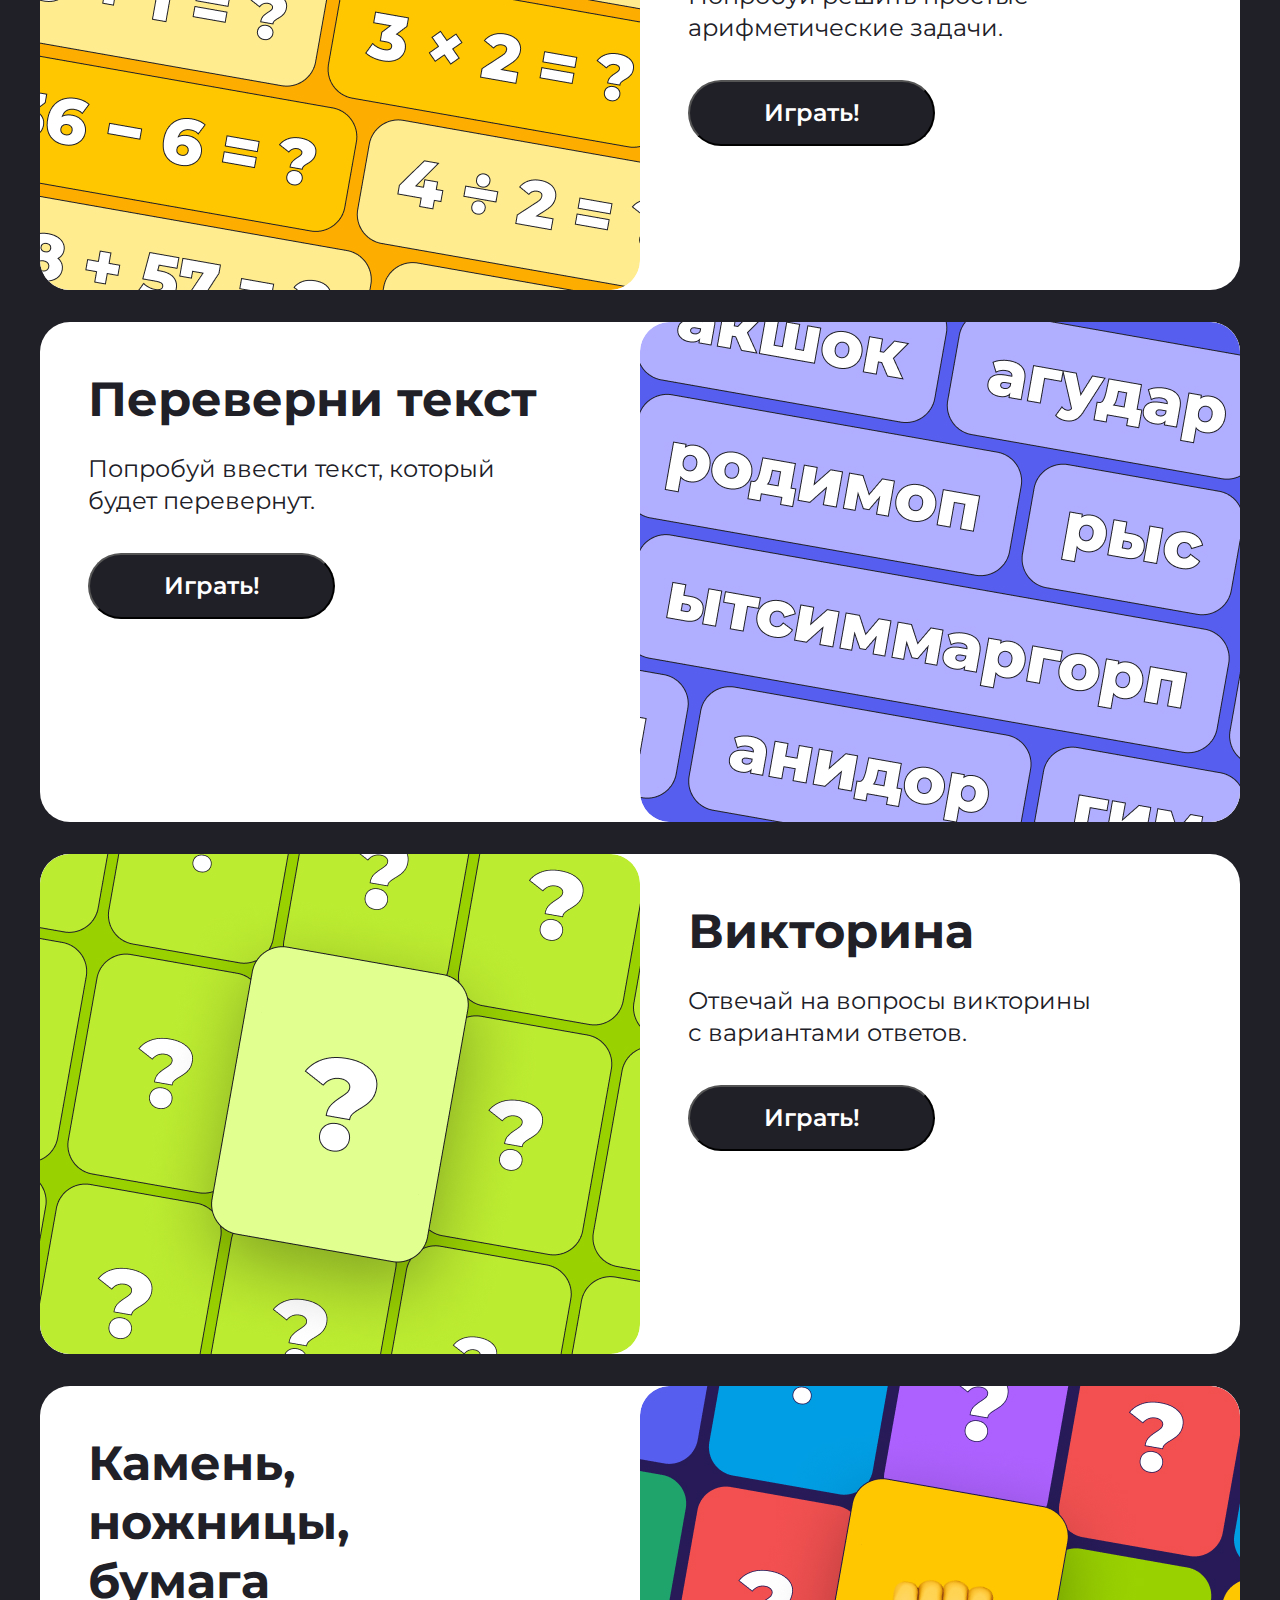
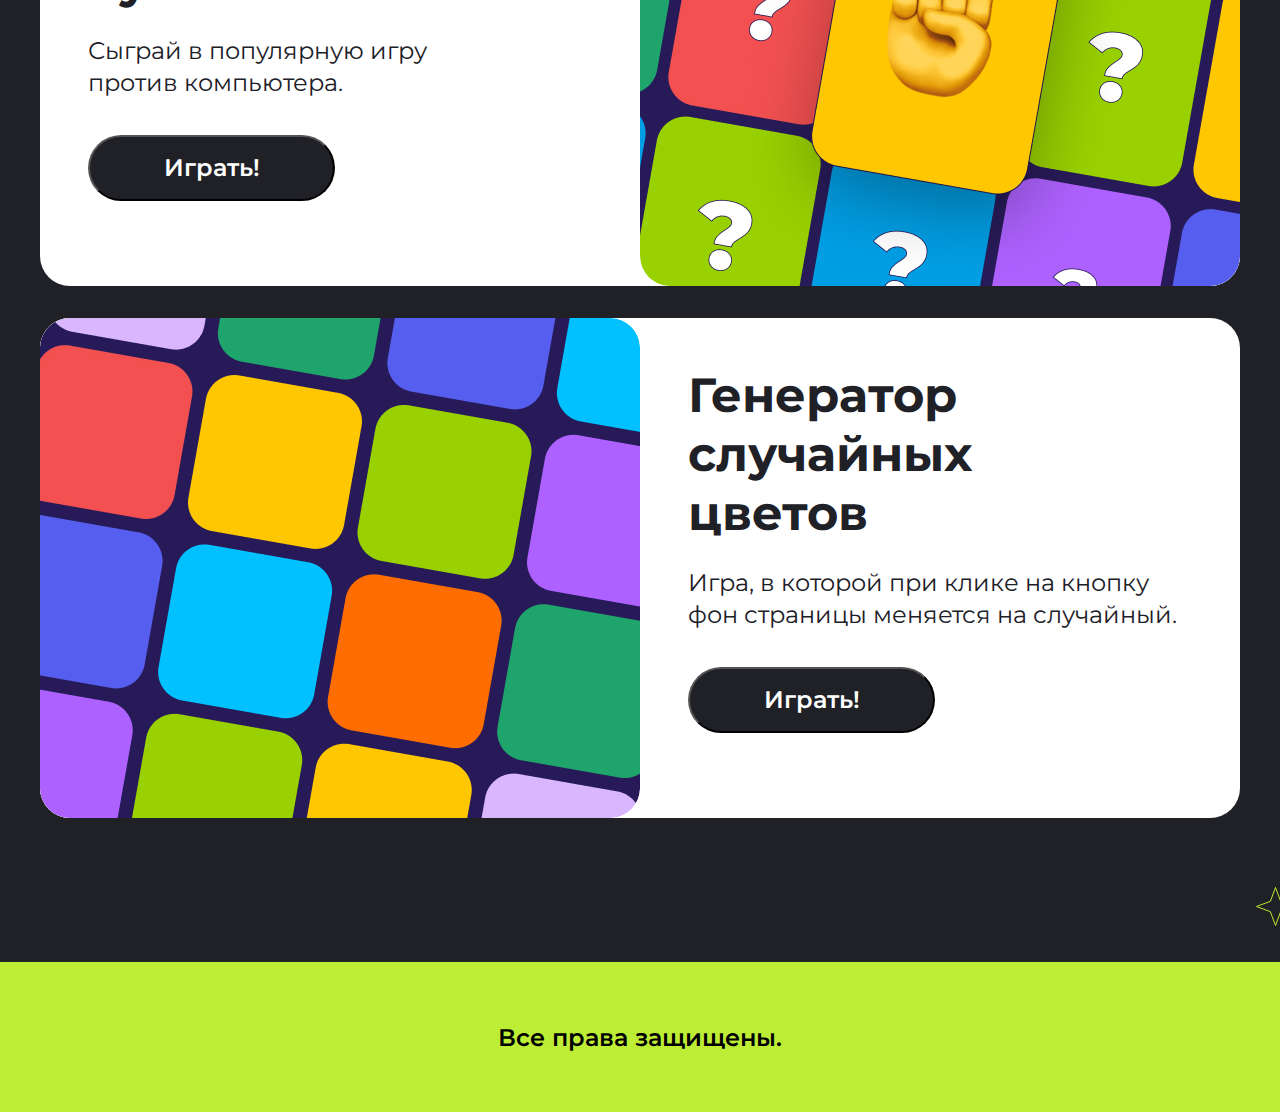
==== commit 3f0fce47: "Добавлена 6ая игра, сделан сайт в соотвествии с макетом" ====
--- a/index.html
+++ b/index.html
@@ -18,12 +18,8 @@
         <p class="header__text">Тебе предстоит пройти несколько увлекательных игр. Если готов, нажимай
             <strong>«Поехали!»</strong> и <strong>приступай.</strong>
         </p>
-        <form action="#target">
-            <button class="header__btn">Поехали!</button>
-        </form>
-        <form action="#targetMob">
-            <button class="header__Mob-btn">Поехали!</button>
-        </form>
+        <a href="#target" class="header__btn">Поехали!</a>
+        <a href="#targetMob" class="header__Mob-btn">Поехали!</a>
     </section>
     <section class="strip">
         <div class="strip__container">
--- a/style.css
+++ b/style.css
@@ -63,18 +63,21 @@
   font-family: inherit;
   cursor: pointer;
   margin-bottom: 156px;
+  transition: 0.5s ease;
+  display: inline-flex;
+  align-items: center;
+  justify-content: center;
+  text-decoration: none;
 }
 .header__btn:hover {
   background-color: rgb(255, 255, 255);
   color: rgb(0, 0, 0);
-  transition: 0.5s ease;
 }
 .header__Mob-btn {
   display: none;
 }
 
 .strip {
-  height: 90px;
   background: rgb(188, 236, 48);
   padding: 27px 49px;
   display: flex;
@@ -126,8 +129,8 @@
 }
 
 .games {
-  background-image: url(img/Stargames.svg);
-  background-position: 980px 95px;
+  background-image: url(img/Stargames.svg), url(img/games_star_middle.svg), url(img/games_star_small.svg);
+  background-position: 980px 95px, 48px 824px, 26px 780px;
   background-repeat: no-repeat;
 }
 
@@ -309,12 +312,12 @@
   text-align: center;
   font-family: inherit;
   cursor: pointer;
+  transition: 0.5s ease;
 }
 
 .minigames__btn:hover {
   background-color: rgb(255, 255, 255);
   color: rgb(0, 0, 0);
-  transition: 0.5s ease;
 }
 
 .footer {
@@ -338,7 +341,7 @@
   }
   .header {
     background-image: url(img/Vectormob.svg), url(img/Star2mob.png), url(img/Star3mob.svg), url(img/Star4mob.svg), url(img/Star5mob.png);
-    background-position: 215px -81px, 45px 113px, 94px 79px, 313px 640px, 282px 615px;
+    background-position: 215px -81px, 45px 113px, 94px 79px, 313px 586px, 282px 552px;
     height: 648px;
   }
   .header__title {
@@ -375,13 +378,22 @@
     text-align: center;
     font-family: inherit;
     cursor: pointer;
+    display: inline-block;
+    text-decoration: none;
+    position: relative;
+  }
+  .header__Mob-btn::before {
+    content: "";
+    display: inline-block;
+    height: 100%;
+    vertical-align: middle;
   }
   .header__Mob-btn {
     display: inline-block;
   }
   .strip {
     height: 52px;
-    padding: 16px 24px;
+    padding: 0;
     gap: 28px;
   }
   .strip__text {
@@ -429,6 +441,11 @@
     width: 285px;
     height: 55px;
     font-size: 16px;
+    transition: 0.5s ease;
+  }
+  .minigames__btn:hover {
+    background-color: transparent;
+    color: inherit;
   }
   .subject {
     font-size: 40px;
@@ -488,6 +505,15 @@
     text-align: center;
     font-family: inherit;
     cursor: pointer;
+    display: inline-block;
+    text-decoration: none;
+    position: relative;
+  }
+  .header__Mob-btn::before {
+    content: "";
+    display: inline-block;
+    height: 100%;
+    vertical-align: middle;
   }
   .header__Mob-btn {
     display: inline-block;
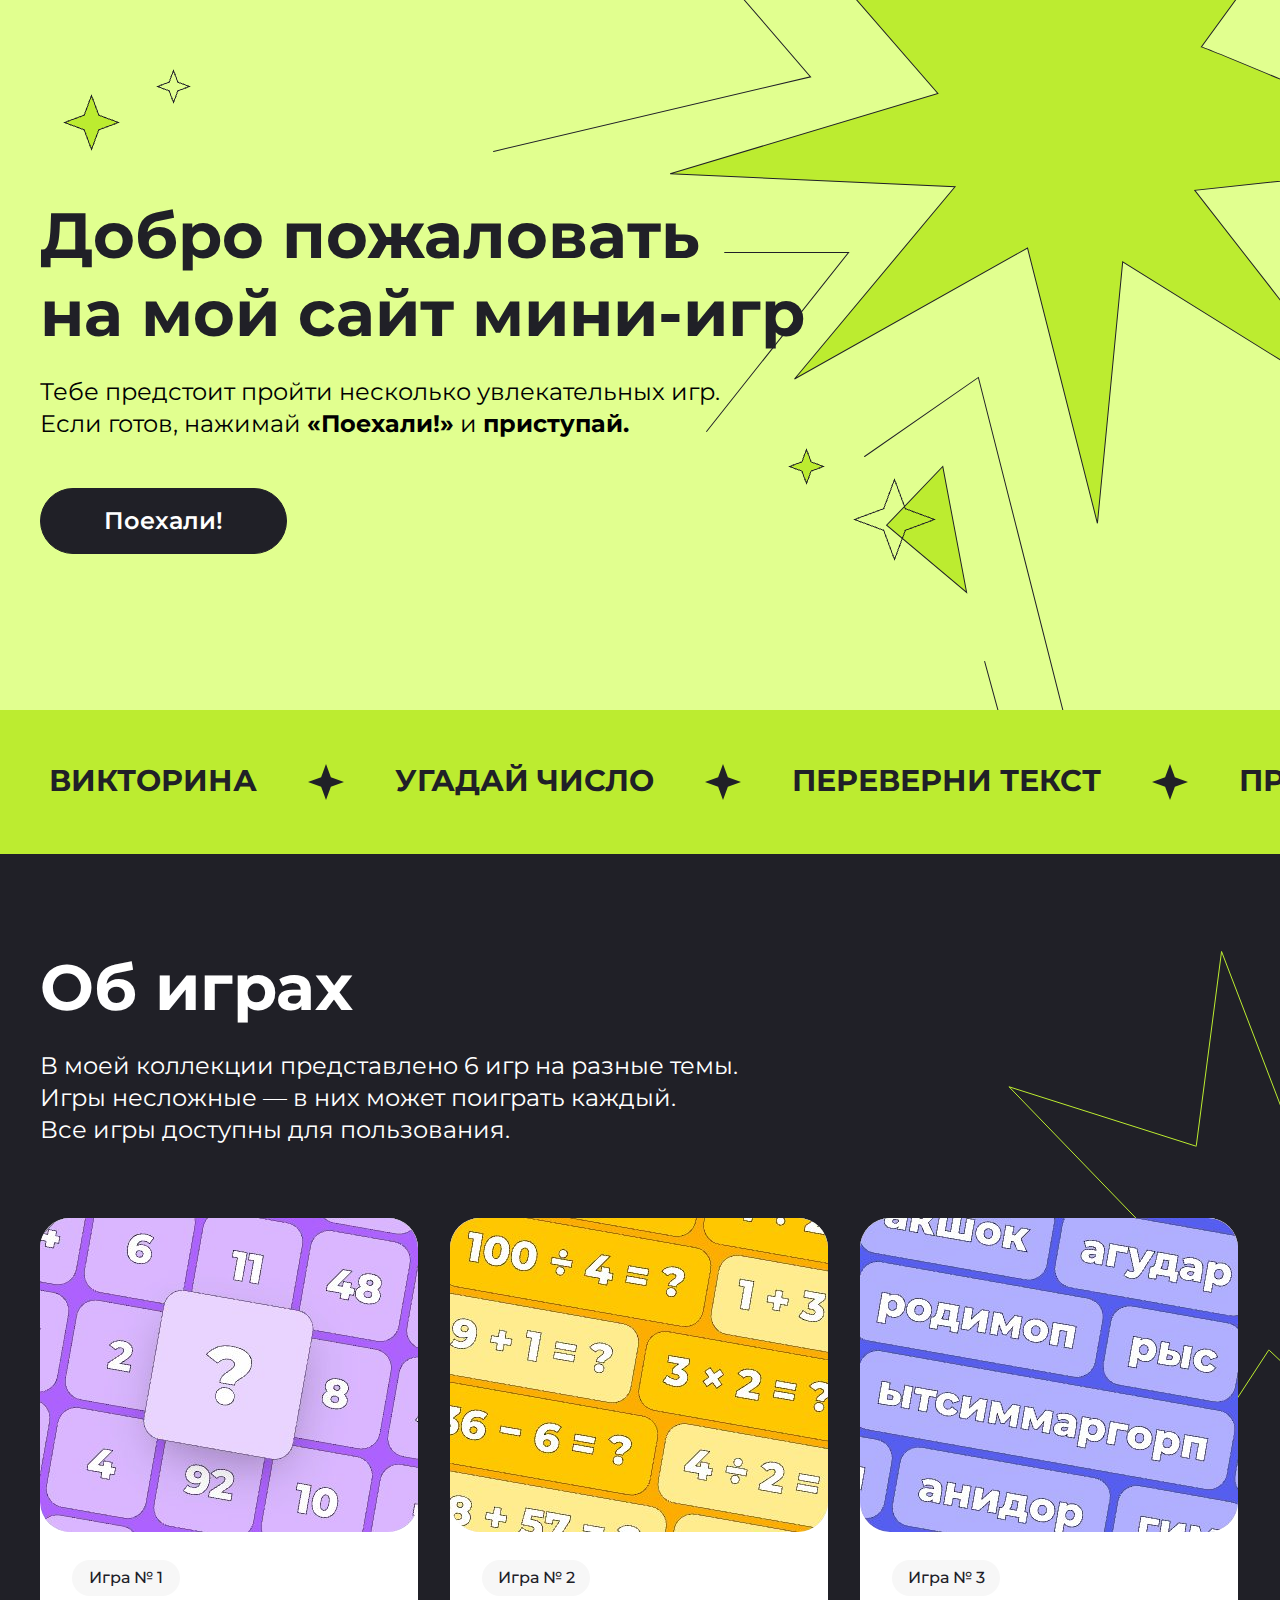
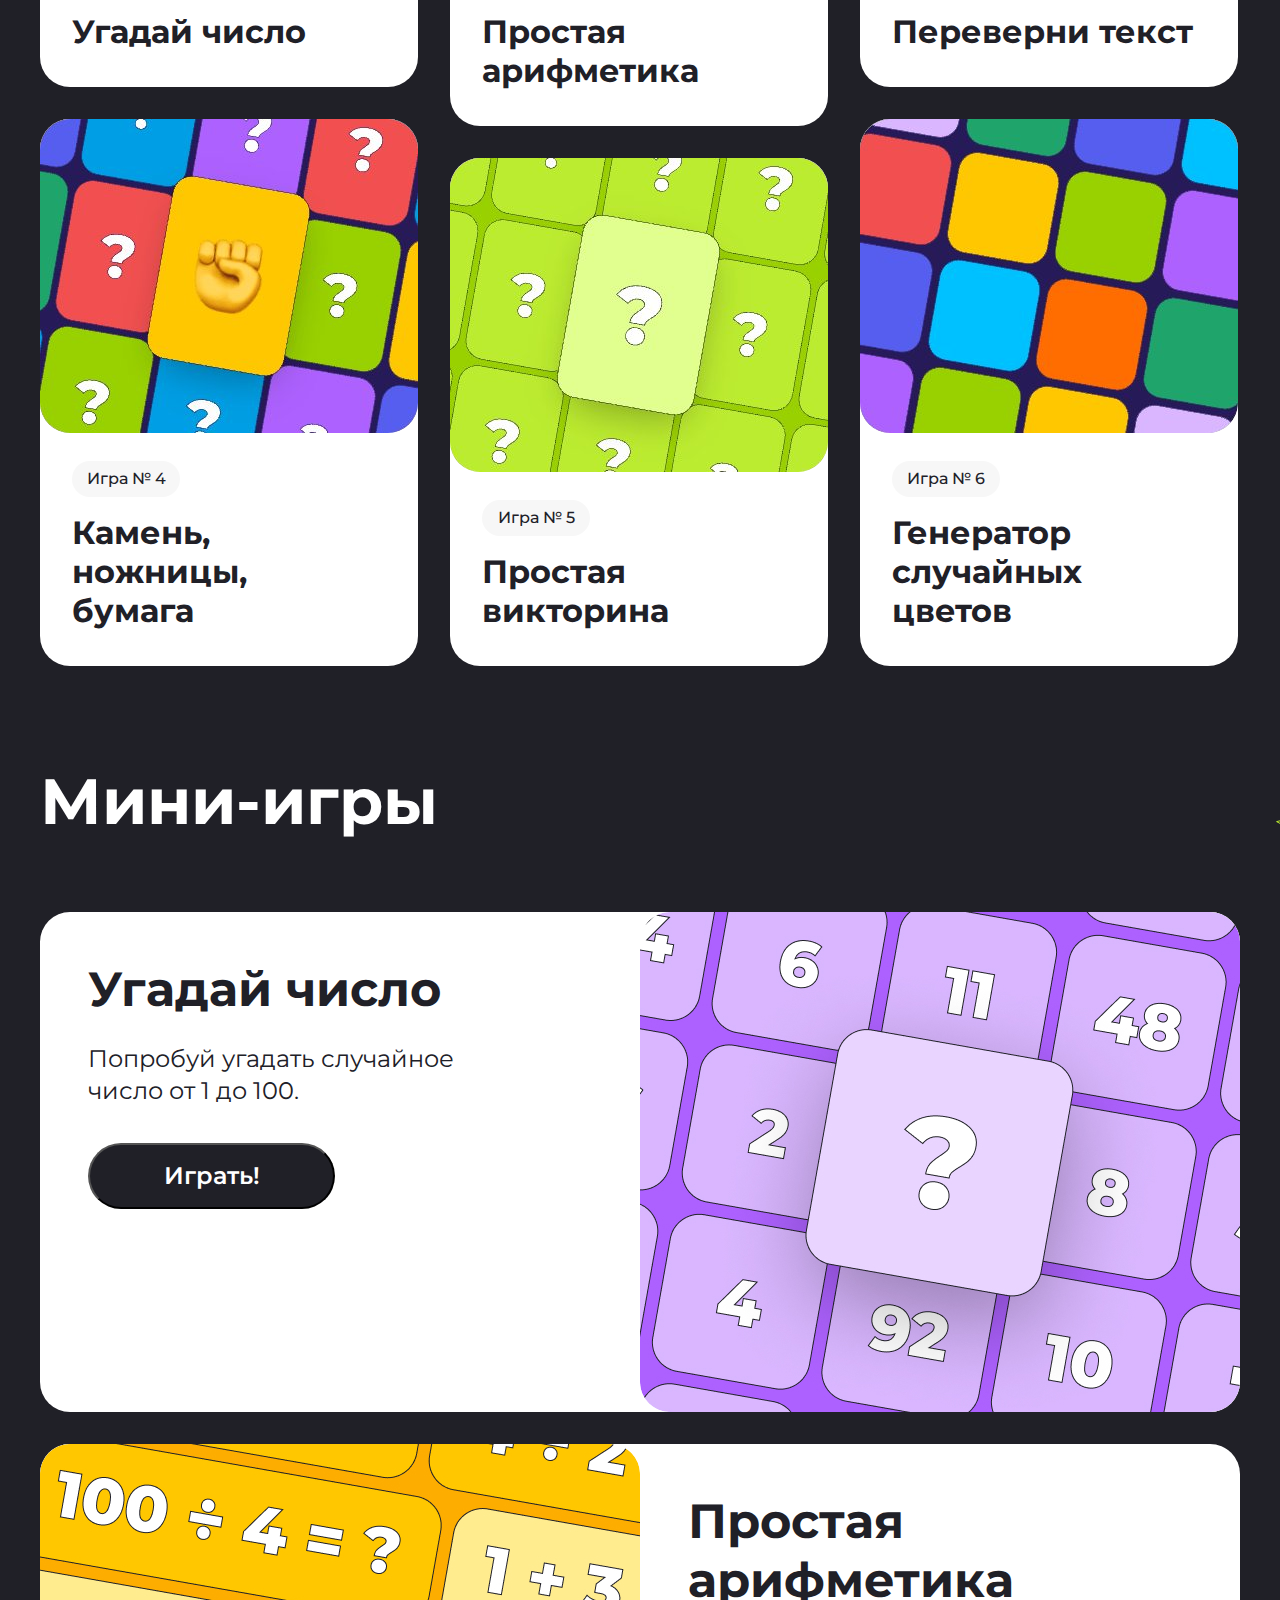
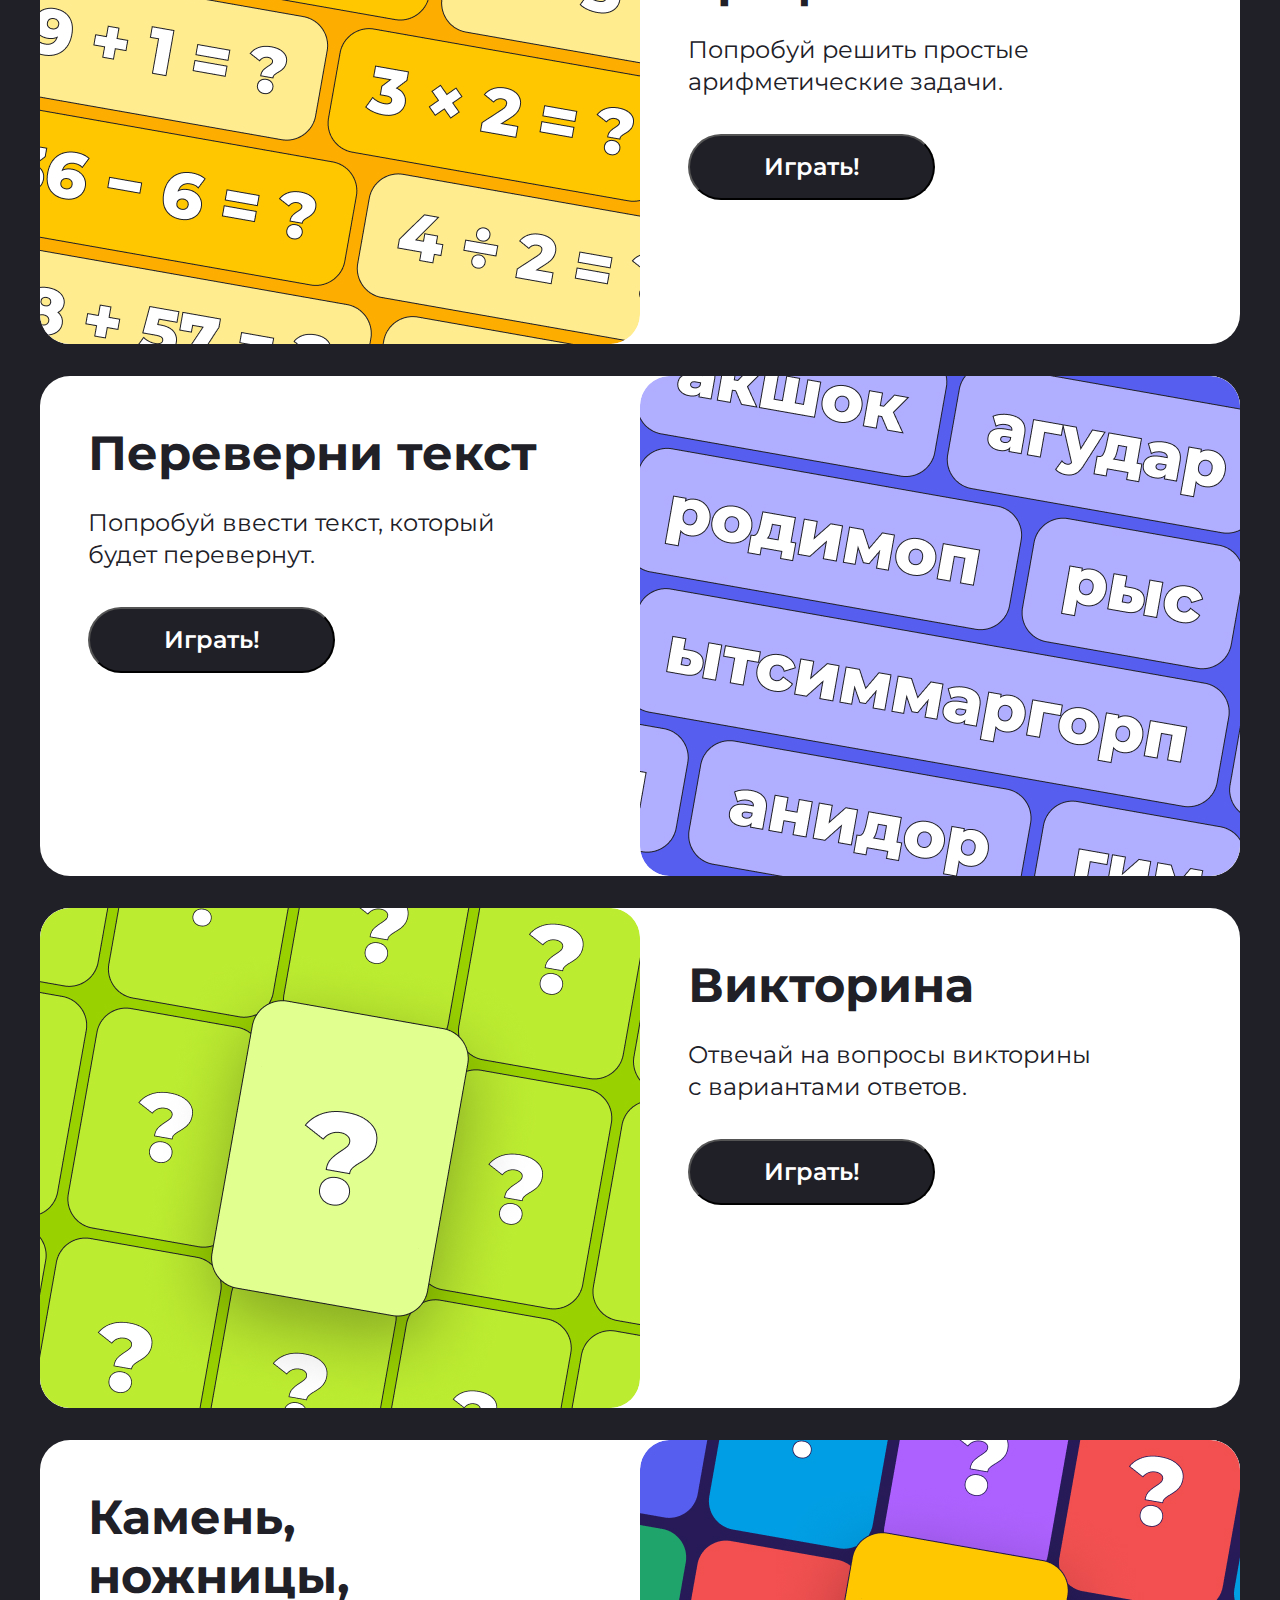
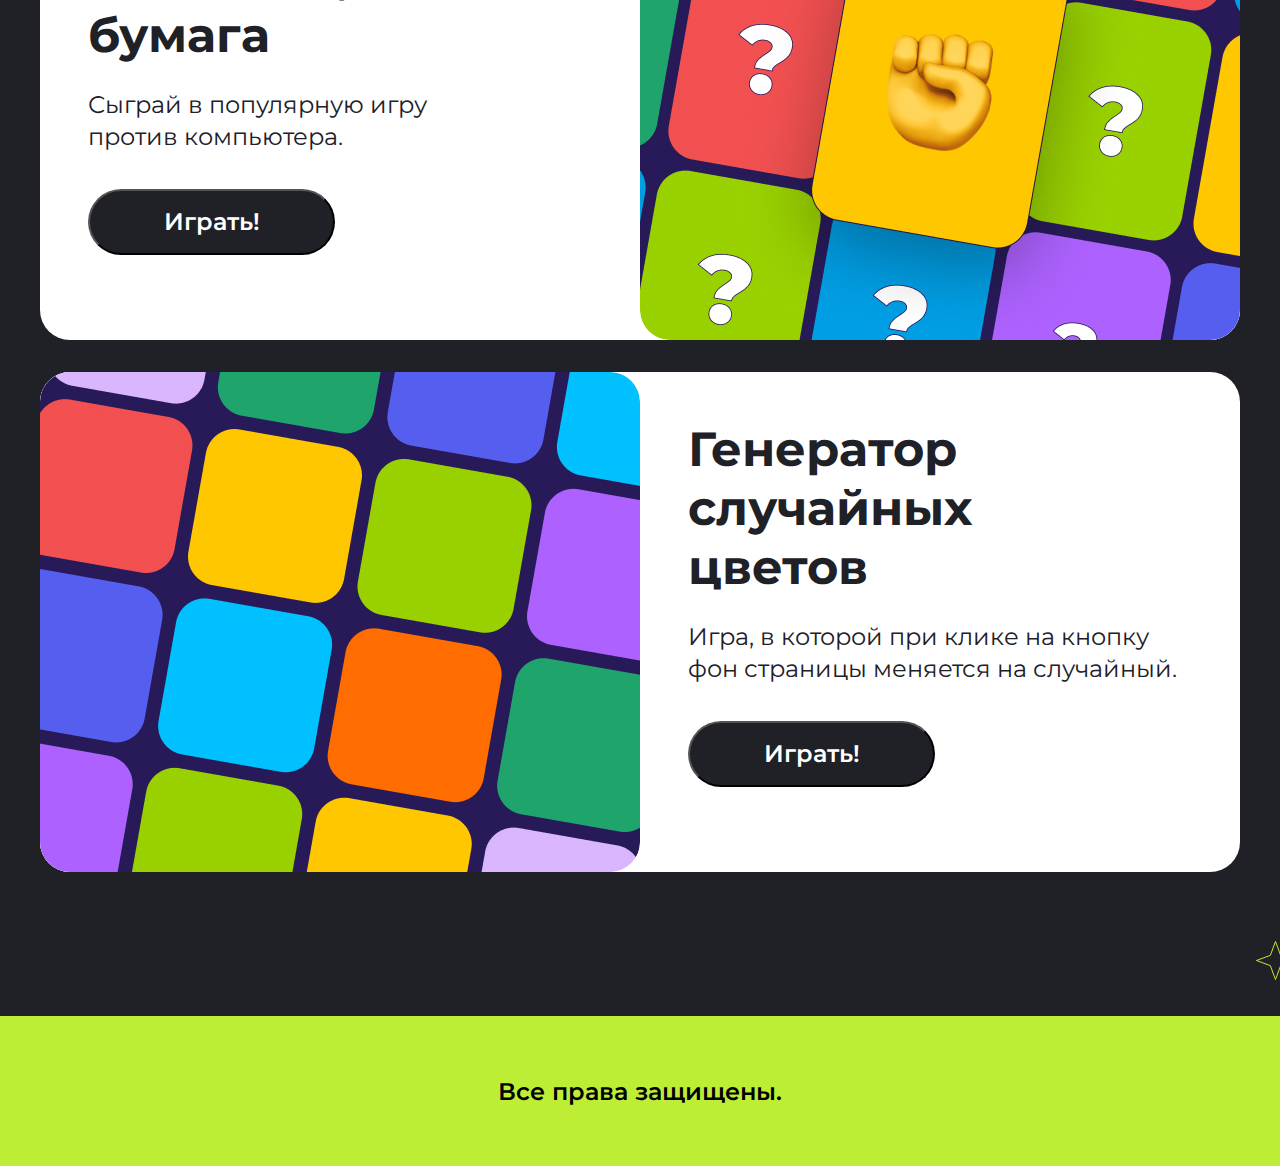
==== commit 2e2a1ea6: "Merge pull request #9 from AnnyKosova/hw9" ====
--- a/index.html
+++ b/index.html
@@ -18,8 +18,12 @@
         <p class="header__text">Тебе предстоит пройти несколько увлекательных игр. Если готов, нажимай
             <strong>«Поехали!»</strong> и <strong>приступай.</strong>
         </p>
-        <a href="#target" class="header__btn">Поехали!</a>
-        <a href="#targetMob" class="header__Mob-btn">Поехали!</a>
+        <form action="#target">
+            <button class="header__btn">Поехали!</button>
+        </form>
+        <form action="#targetMob">
+            <button class="header__Mob-btn">Поехали!</button>
+        </form>
     </section>
     <section class="strip">
         <div class="strip__container">
--- a/style.css
+++ b/style.css
@@ -63,21 +63,18 @@
   font-family: inherit;
   cursor: pointer;
   margin-bottom: 156px;
-  transition: 0.5s ease;
-  display: inline-flex;
-  align-items: center;
-  justify-content: center;
-  text-decoration: none;
 }
 .header__btn:hover {
   background-color: rgb(255, 255, 255);
   color: rgb(0, 0, 0);
+  transition: 0.5s ease;
 }
 .header__Mob-btn {
   display: none;
 }
 
 .strip {
+  height: 90px;
   background: rgb(188, 236, 48);
   padding: 27px 49px;
   display: flex;
@@ -129,8 +126,8 @@
 }
 
 .games {
-  background-image: url(img/Stargames.svg), url(img/games_star_middle.svg), url(img/games_star_small.svg);
-  background-position: 980px 95px, 48px 824px, 26px 780px;
+  background-image: url(img/Stargames.svg);
+  background-position: 980px 95px;
   background-repeat: no-repeat;
 }
 
@@ -312,12 +309,12 @@
   text-align: center;
   font-family: inherit;
   cursor: pointer;
-  transition: 0.5s ease;
 }
 
 .minigames__btn:hover {
   background-color: rgb(255, 255, 255);
   color: rgb(0, 0, 0);
+  transition: 0.5s ease;
 }
 
 .footer {
@@ -341,7 +338,7 @@
   }
   .header {
     background-image: url(img/Vectormob.svg), url(img/Star2mob.png), url(img/Star3mob.svg), url(img/Star4mob.svg), url(img/Star5mob.png);
-    background-position: 215px -81px, 45px 113px, 94px 79px, 313px 586px, 282px 552px;
+    background-position: 215px -81px, 45px 113px, 94px 79px, 313px 640px, 282px 615px;
     height: 648px;
   }
   .header__title {
@@ -378,22 +375,13 @@
     text-align: center;
     font-family: inherit;
     cursor: pointer;
-    display: inline-block;
-    text-decoration: none;
-    position: relative;
-  }
-  .header__Mob-btn::before {
-    content: "";
-    display: inline-block;
-    height: 100%;
-    vertical-align: middle;
   }
   .header__Mob-btn {
     display: inline-block;
   }
   .strip {
     height: 52px;
-    padding: 0;
+    padding: 16px 24px;
     gap: 28px;
   }
   .strip__text {
@@ -441,11 +429,6 @@
     width: 285px;
     height: 55px;
     font-size: 16px;
-    transition: 0.5s ease;
-  }
-  .minigames__btn:hover {
-    background-color: transparent;
-    color: inherit;
   }
   .subject {
     font-size: 40px;
@@ -505,15 +488,6 @@
     text-align: center;
     font-family: inherit;
     cursor: pointer;
-    display: inline-block;
-    text-decoration: none;
-    position: relative;
-  }
-  .header__Mob-btn::before {
-    content: "";
-    display: inline-block;
-    height: 100%;
-    vertical-align: middle;
   }
   .header__Mob-btn {
     display: inline-block;
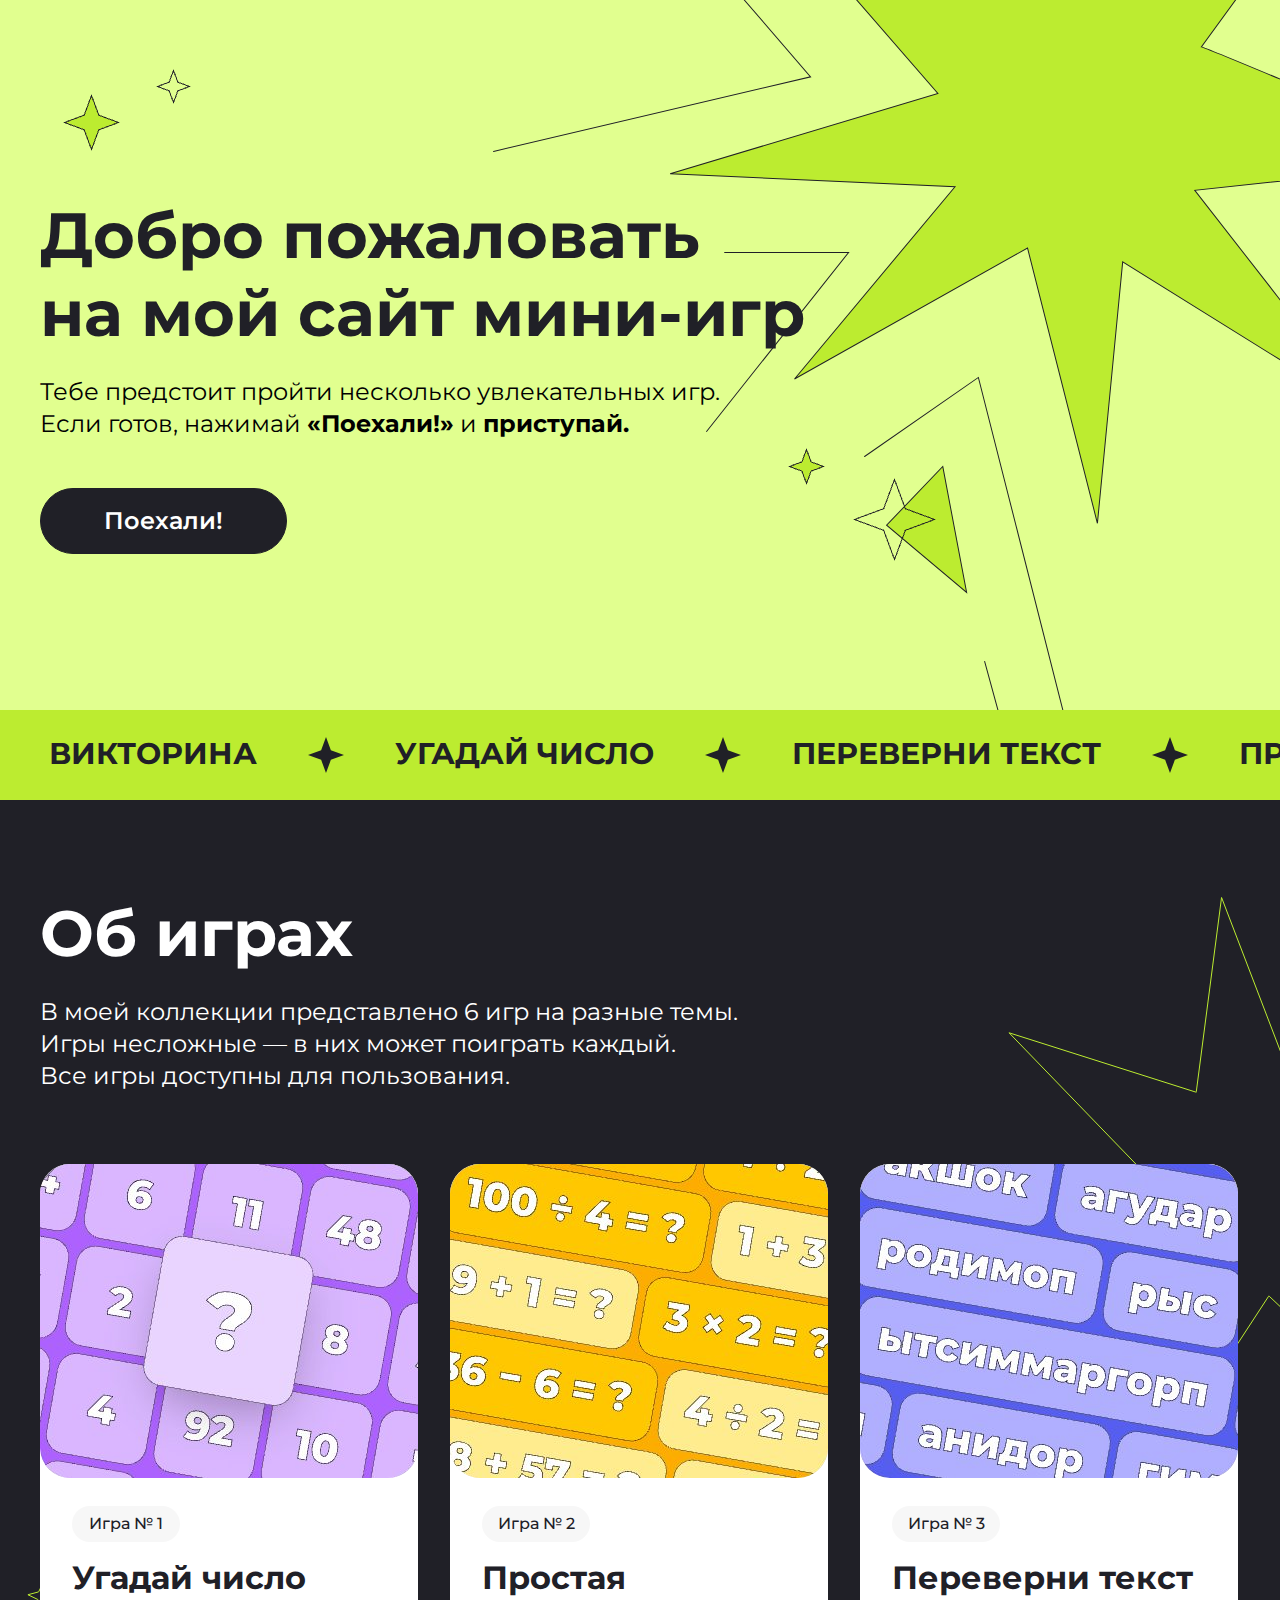
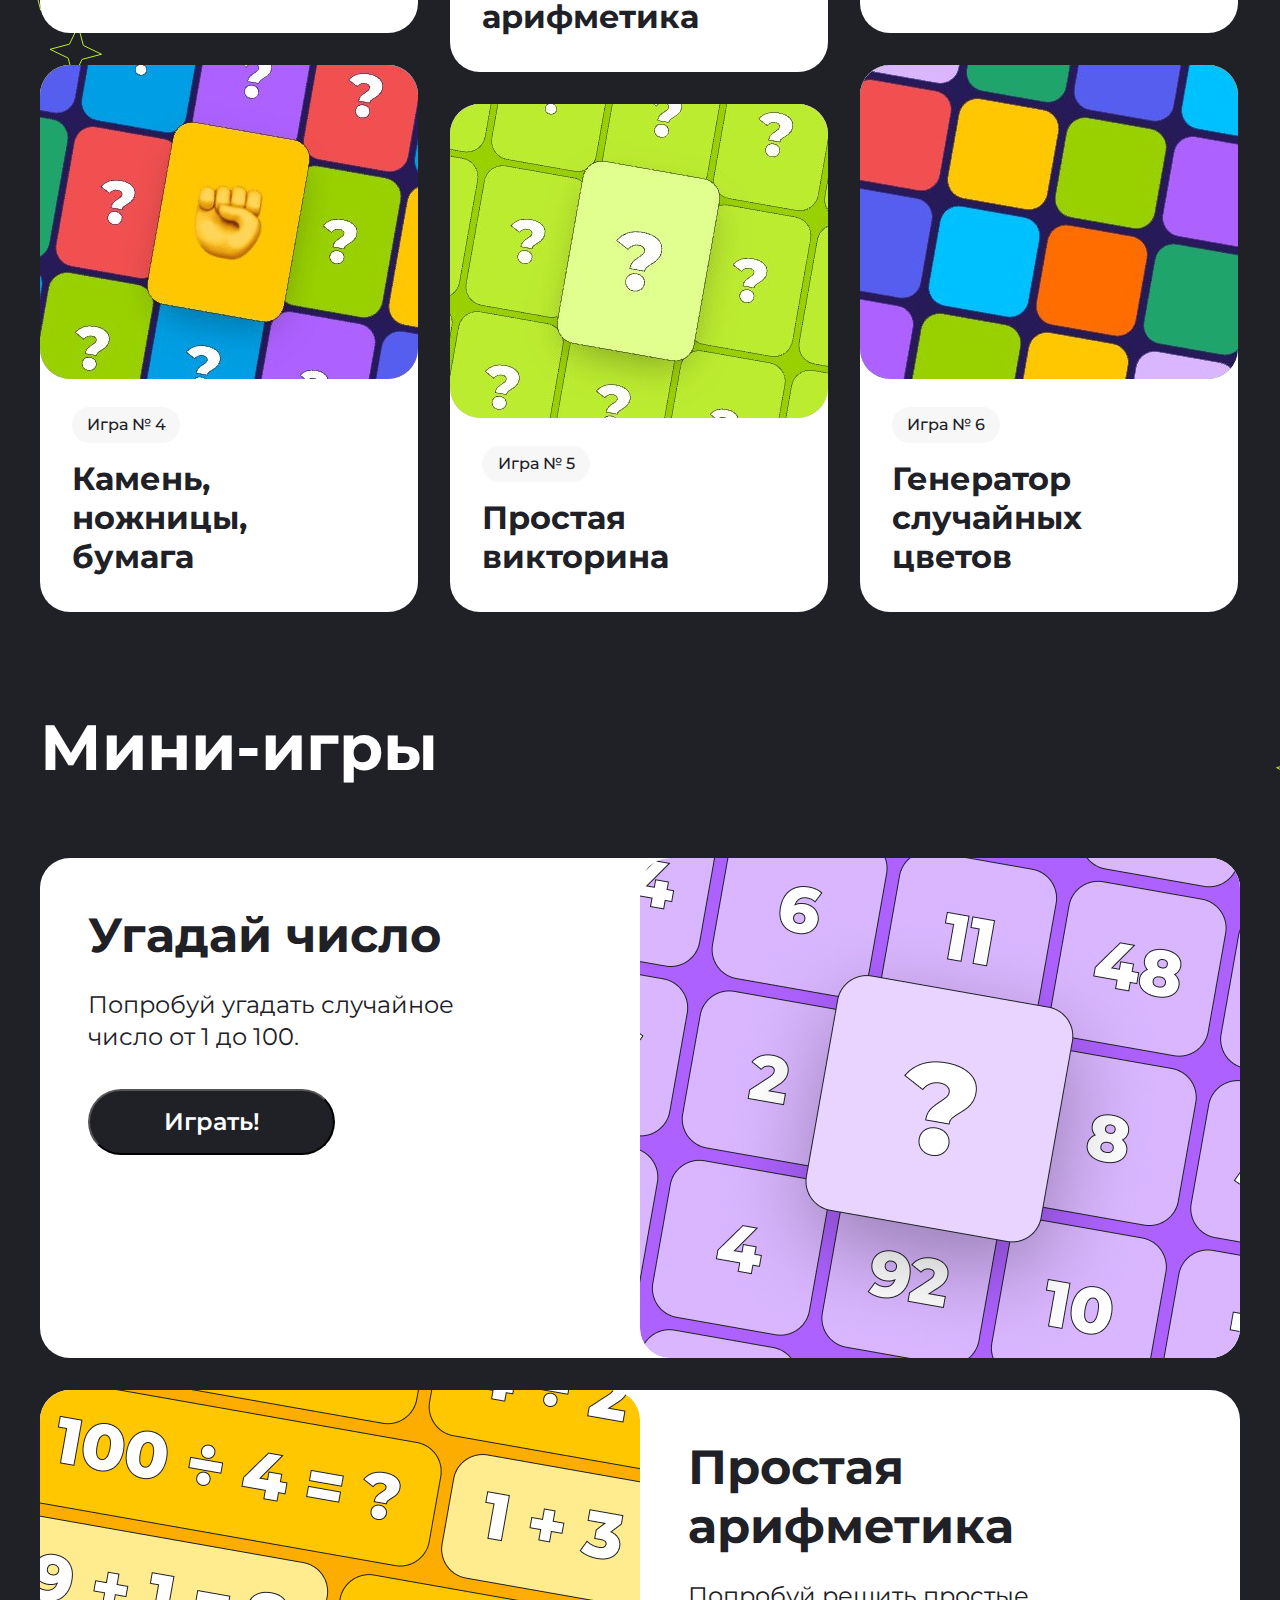
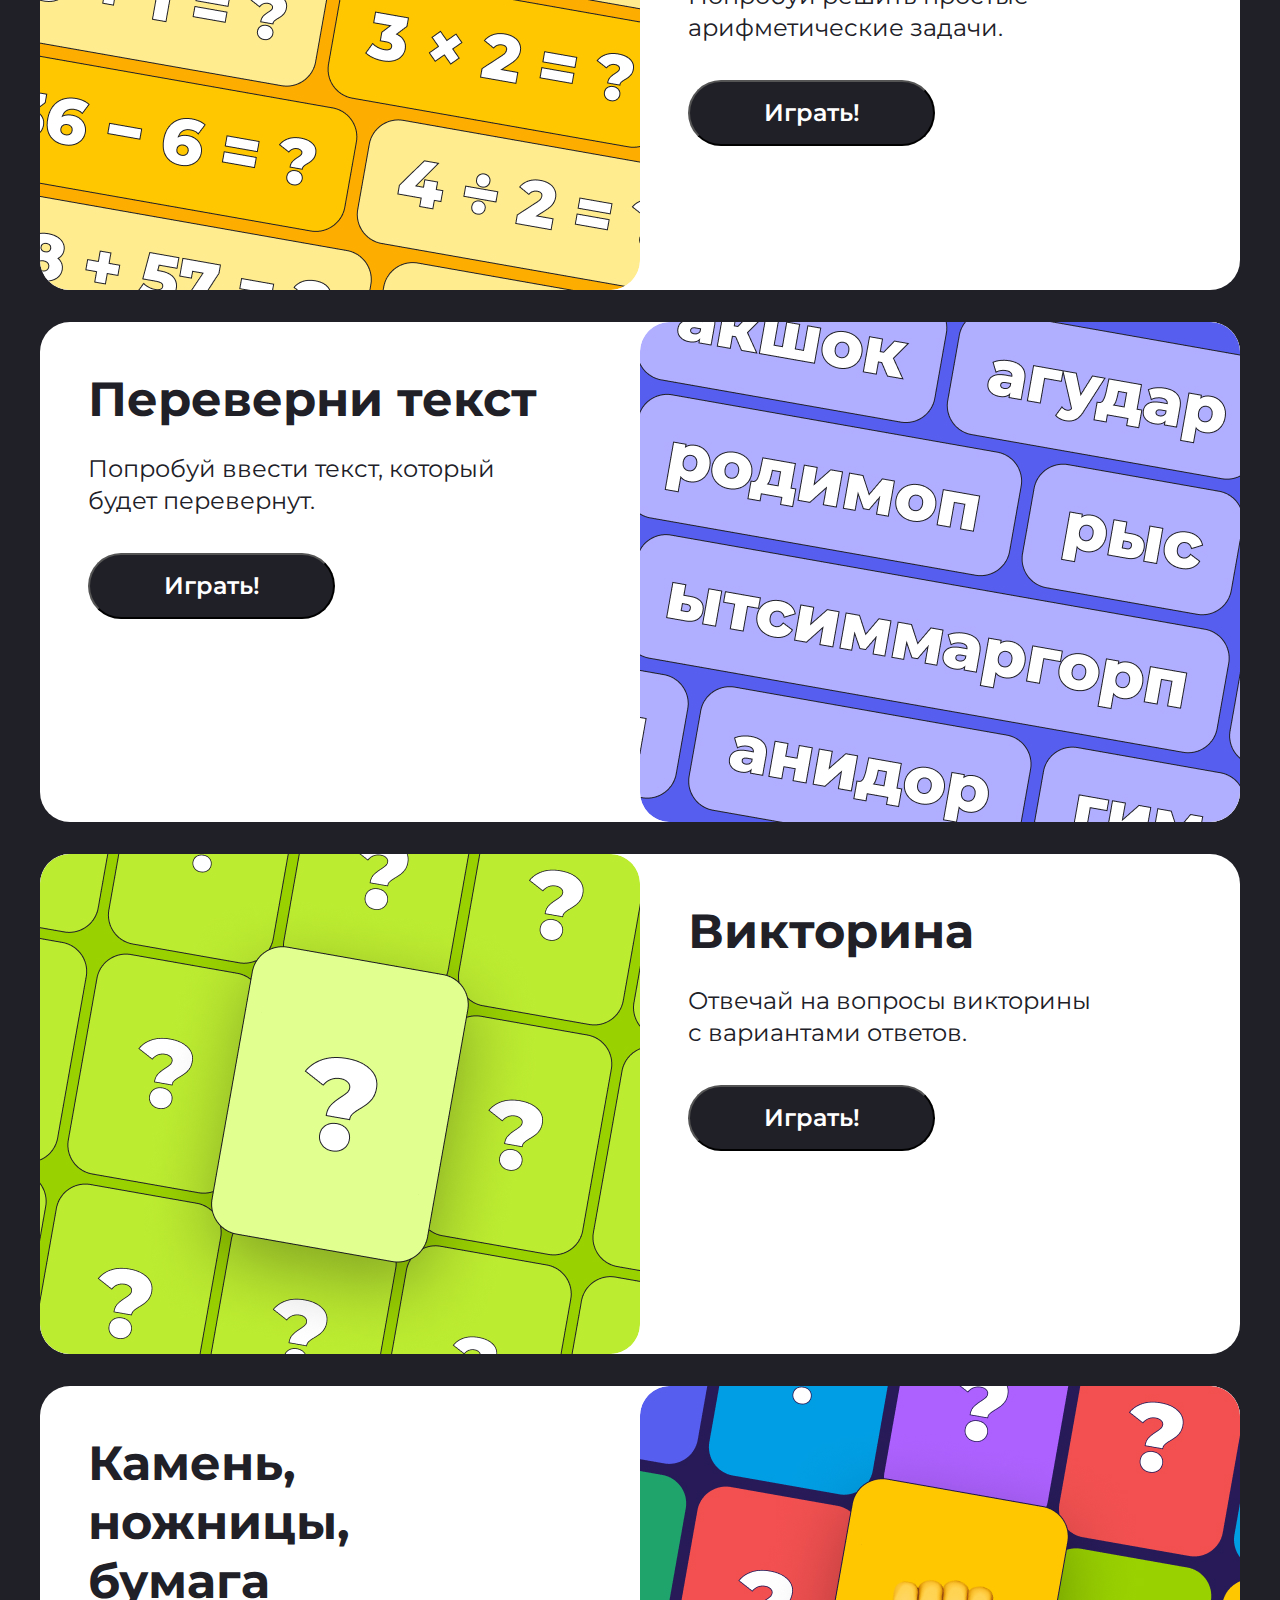
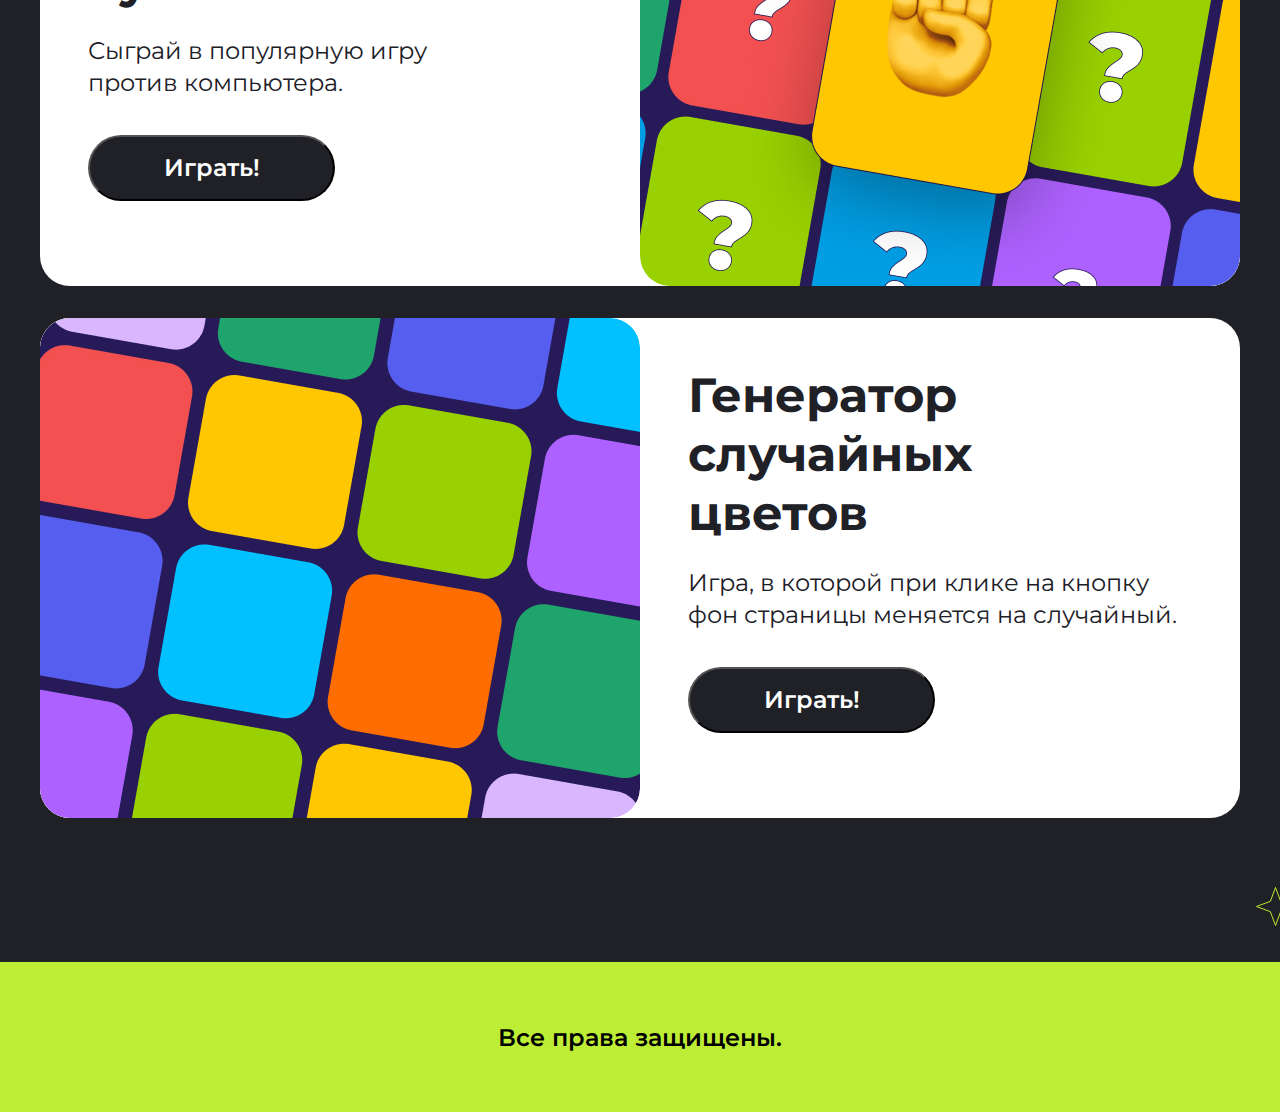
==== commit 43cb43b4: "Merge 3f0fce474f90b0ed45604b2ed4fbcfcb0a257d7e into 2e2a1ea68ca10cdd83690f96180600d89d4a15dd" ====
--- a/index.html
+++ b/index.html
@@ -18,12 +18,8 @@
         <p class="header__text">Тебе предстоит пройти несколько увлекательных игр. Если готов, нажимай
             <strong>«Поехали!»</strong> и <strong>приступай.</strong>
         </p>
-        <form action="#target">
-            <button class="header__btn">Поехали!</button>
-        </form>
-        <form action="#targetMob">
-            <button class="header__Mob-btn">Поехали!</button>
-        </form>
+        <a href="#target" class="header__btn">Поехали!</a>
+        <a href="#targetMob" class="header__Mob-btn">Поехали!</a>
     </section>
     <section class="strip">
         <div class="strip__container">
--- a/style.css
+++ b/style.css
@@ -63,18 +63,21 @@
   font-family: inherit;
   cursor: pointer;
   margin-bottom: 156px;
+  transition: 0.5s ease;
+  display: inline-flex;
+  align-items: center;
+  justify-content: center;
+  text-decoration: none;
 }
 .header__btn:hover {
   background-color: rgb(255, 255, 255);
   color: rgb(0, 0, 0);
-  transition: 0.5s ease;
 }
 .header__Mob-btn {
   display: none;
 }
 
 .strip {
-  height: 90px;
   background: rgb(188, 236, 48);
   padding: 27px 49px;
   display: flex;
@@ -126,8 +129,8 @@
 }
 
 .games {
-  background-image: url(img/Stargames.svg);
-  background-position: 980px 95px;
+  background-image: url(img/Stargames.svg), url(img/games_star_middle.svg), url(img/games_star_small.svg);
+  background-position: 980px 95px, 48px 824px, 26px 780px;
   background-repeat: no-repeat;
 }
 
@@ -309,12 +312,12 @@
   text-align: center;
   font-family: inherit;
   cursor: pointer;
+  transition: 0.5s ease;
 }
 
 .minigames__btn:hover {
   background-color: rgb(255, 255, 255);
   color: rgb(0, 0, 0);
-  transition: 0.5s ease;
 }
 
 .footer {
@@ -338,7 +341,7 @@
   }
   .header {
     background-image: url(img/Vectormob.svg), url(img/Star2mob.png), url(img/Star3mob.svg), url(img/Star4mob.svg), url(img/Star5mob.png);
-    background-position: 215px -81px, 45px 113px, 94px 79px, 313px 640px, 282px 615px;
+    background-position: 215px -81px, 45px 113px, 94px 79px, 313px 586px, 282px 552px;
     height: 648px;
   }
   .header__title {
@@ -375,13 +378,22 @@
     text-align: center;
     font-family: inherit;
     cursor: pointer;
+    display: inline-block;
+    text-decoration: none;
+    position: relative;
+  }
+  .header__Mob-btn::before {
+    content: "";
+    display: inline-block;
+    height: 100%;
+    vertical-align: middle;
   }
   .header__Mob-btn {
     display: inline-block;
   }
   .strip {
     height: 52px;
-    padding: 16px 24px;
+    padding: 0;
     gap: 28px;
   }
   .strip__text {
@@ -429,6 +441,11 @@
     width: 285px;
     height: 55px;
     font-size: 16px;
+    transition: 0.5s ease;
+  }
+  .minigames__btn:hover {
+    background-color: transparent;
+    color: inherit;
   }
   .subject {
     font-size: 40px;
@@ -488,6 +505,15 @@
     text-align: center;
     font-family: inherit;
     cursor: pointer;
+    display: inline-block;
+    text-decoration: none;
+    position: relative;
+  }
+  .header__Mob-btn::before {
+    content: "";
+    display: inline-block;
+    height: 100%;
+    vertical-align: middle;
   }
   .header__Mob-btn {
     display: inline-block;
